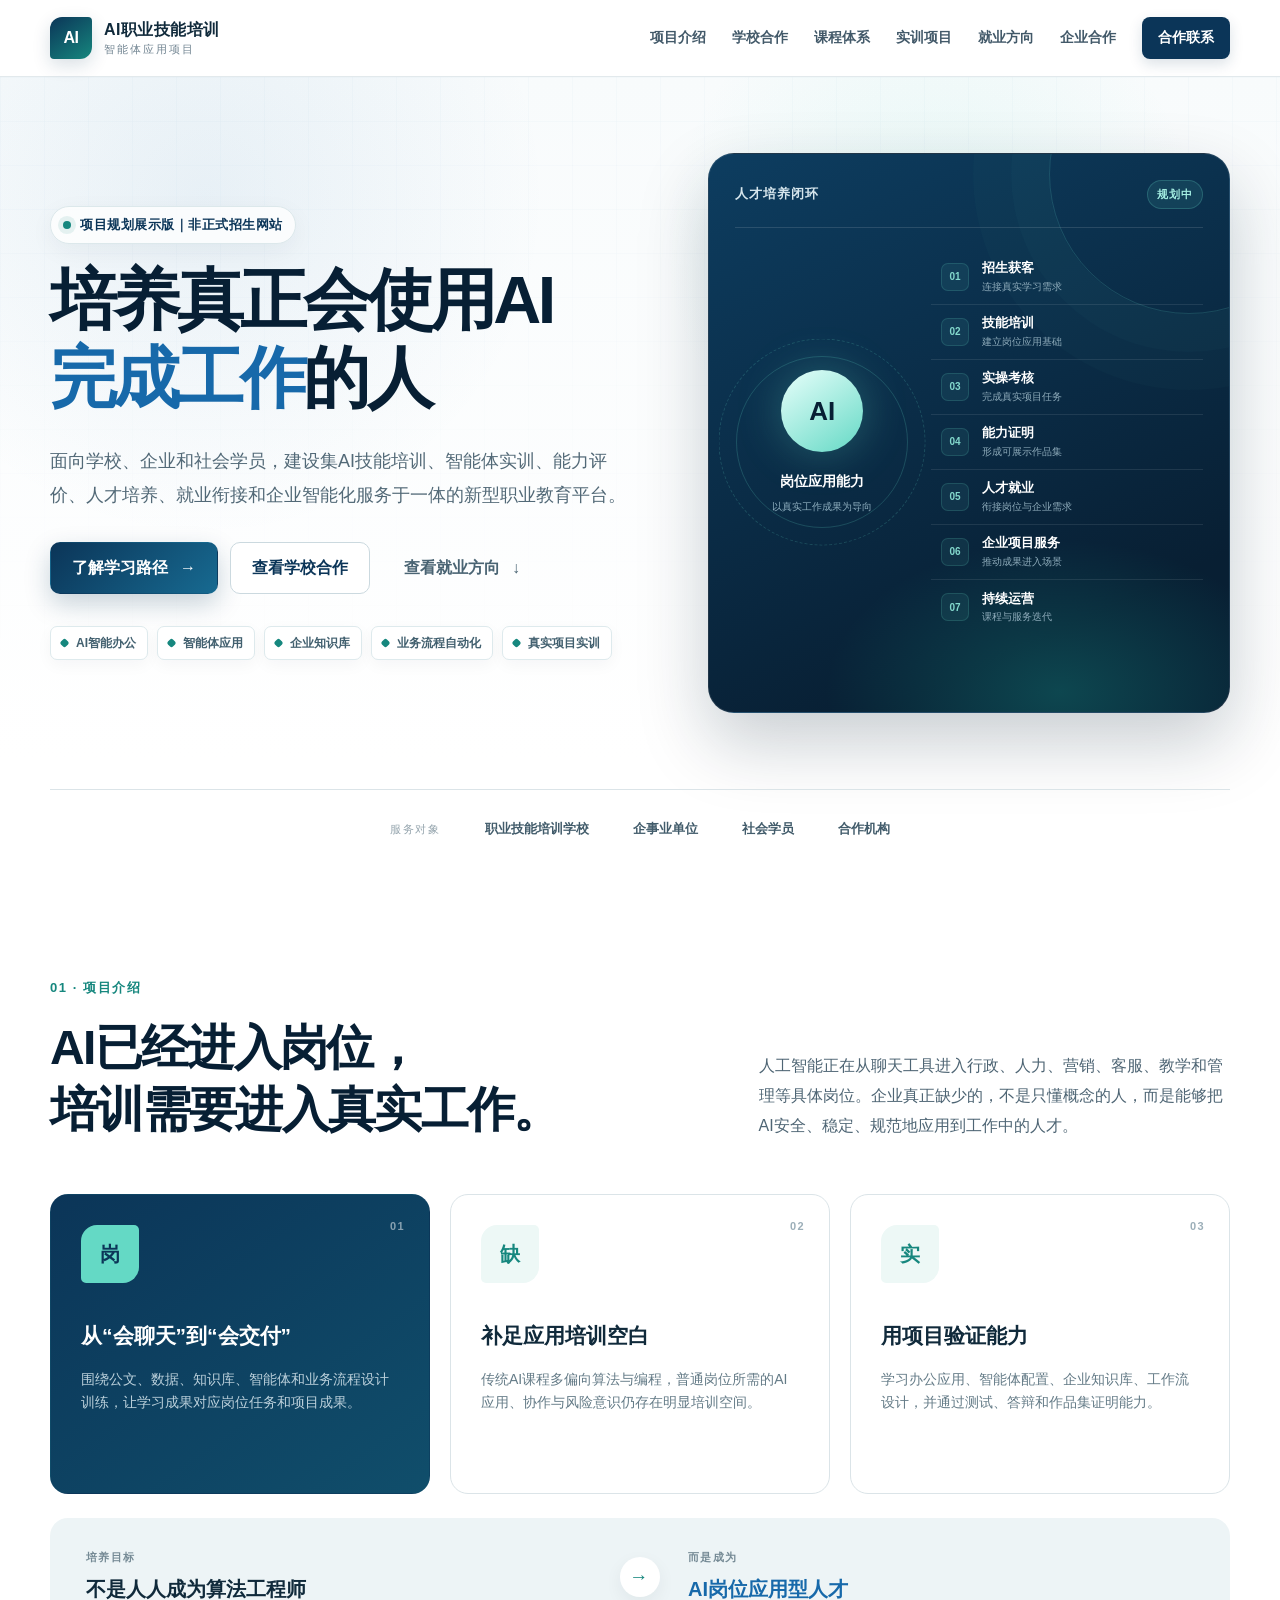
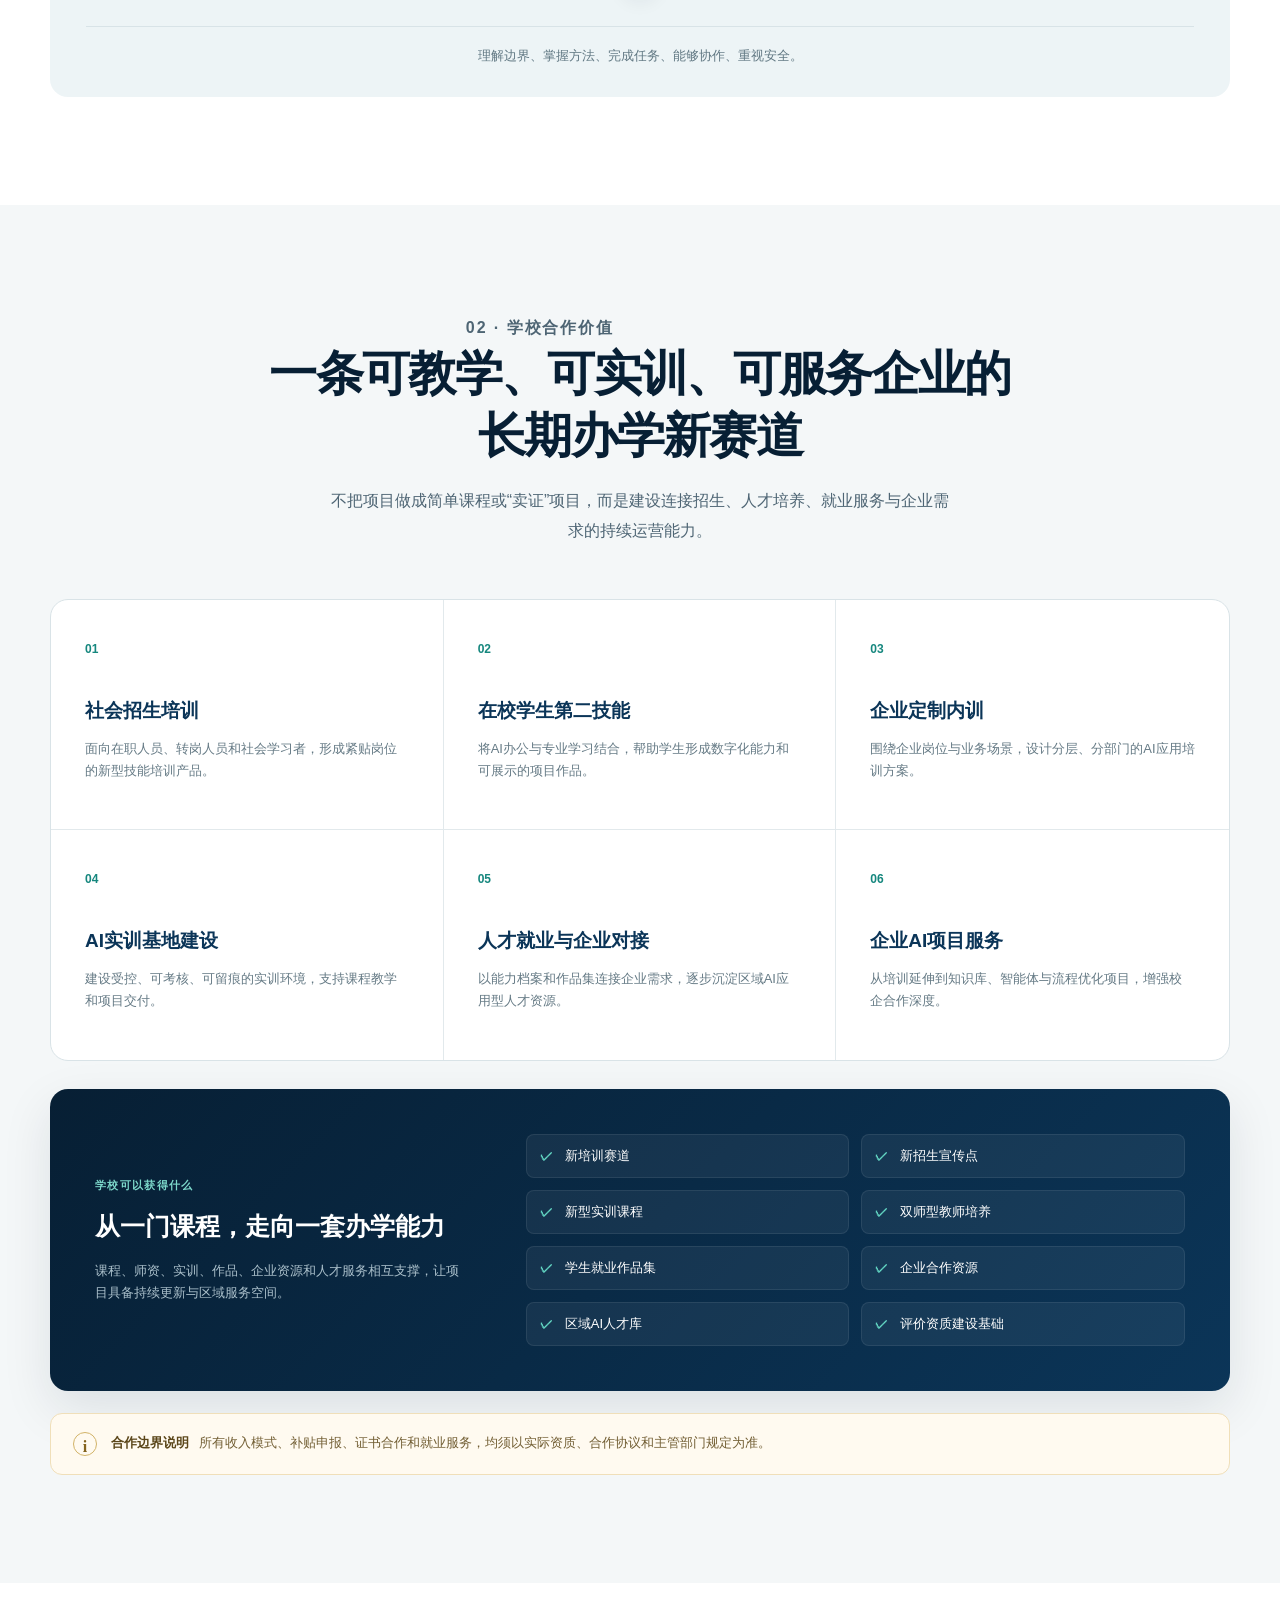
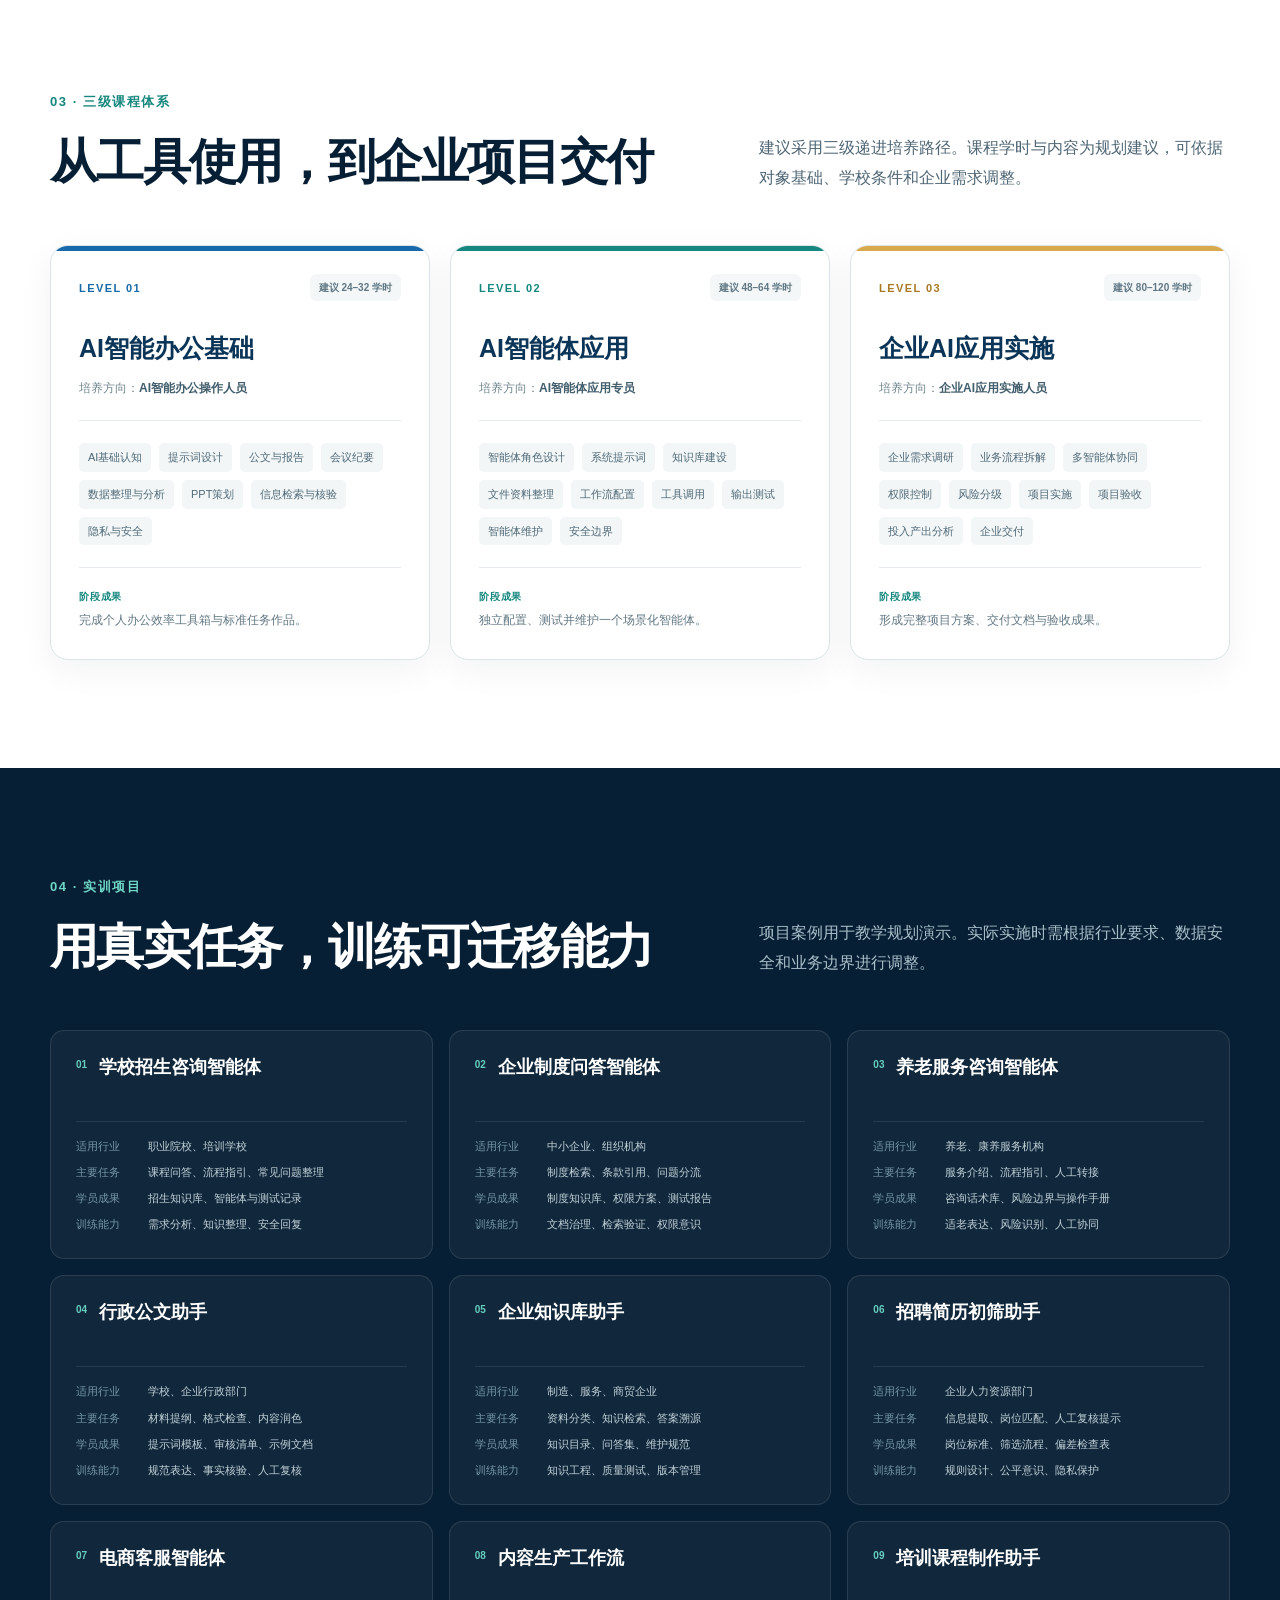
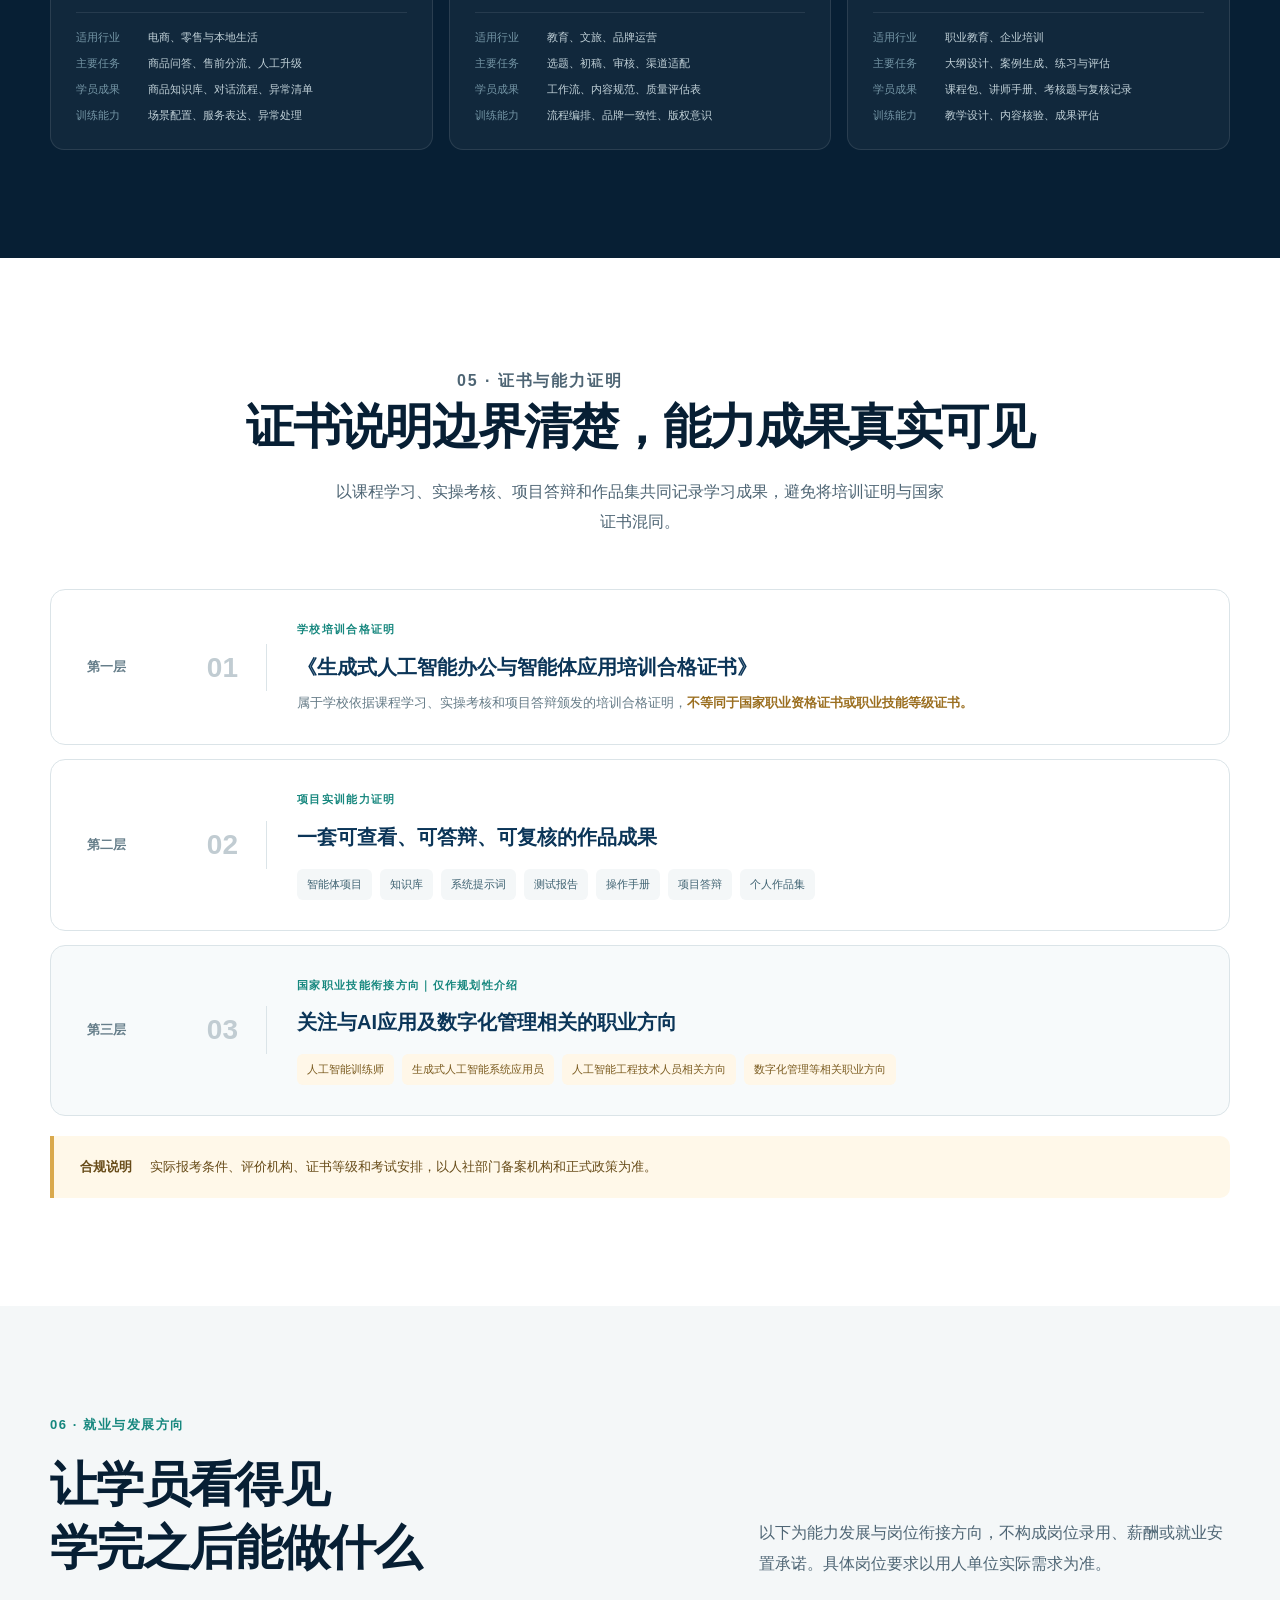
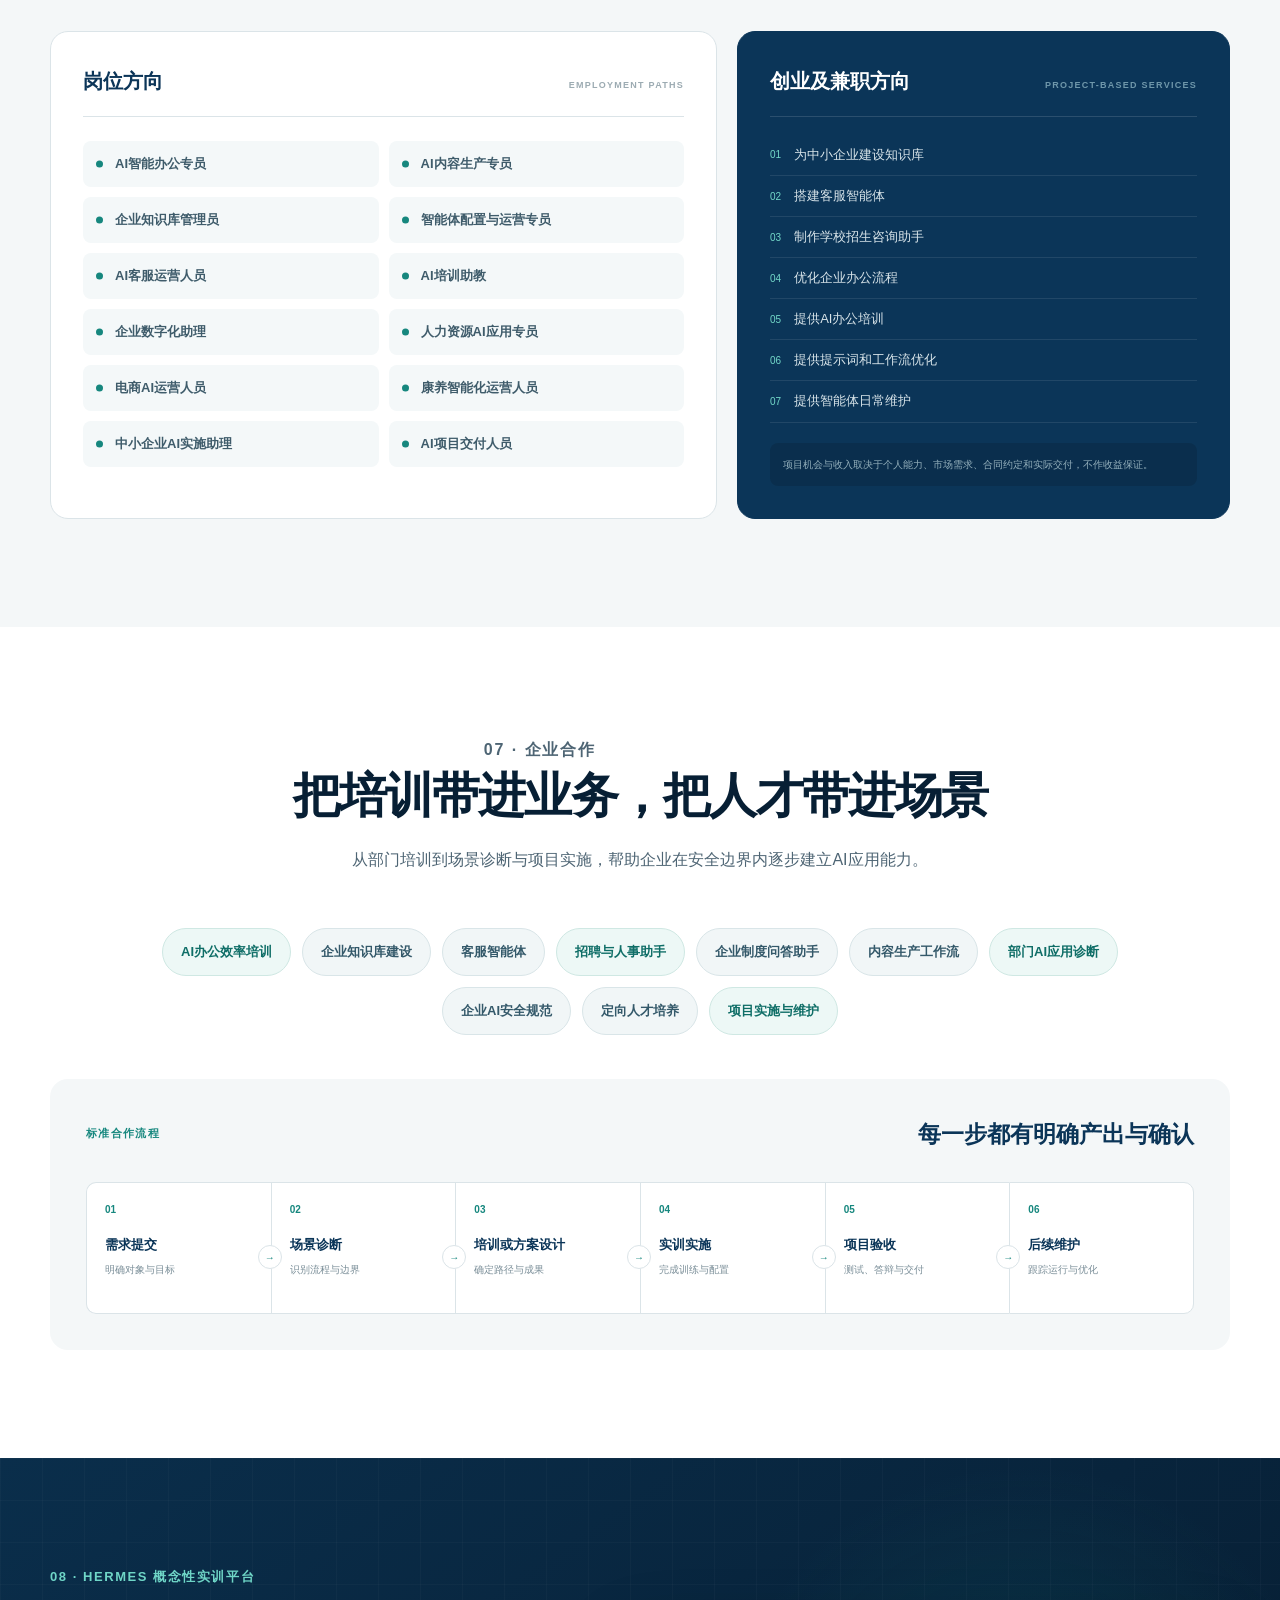
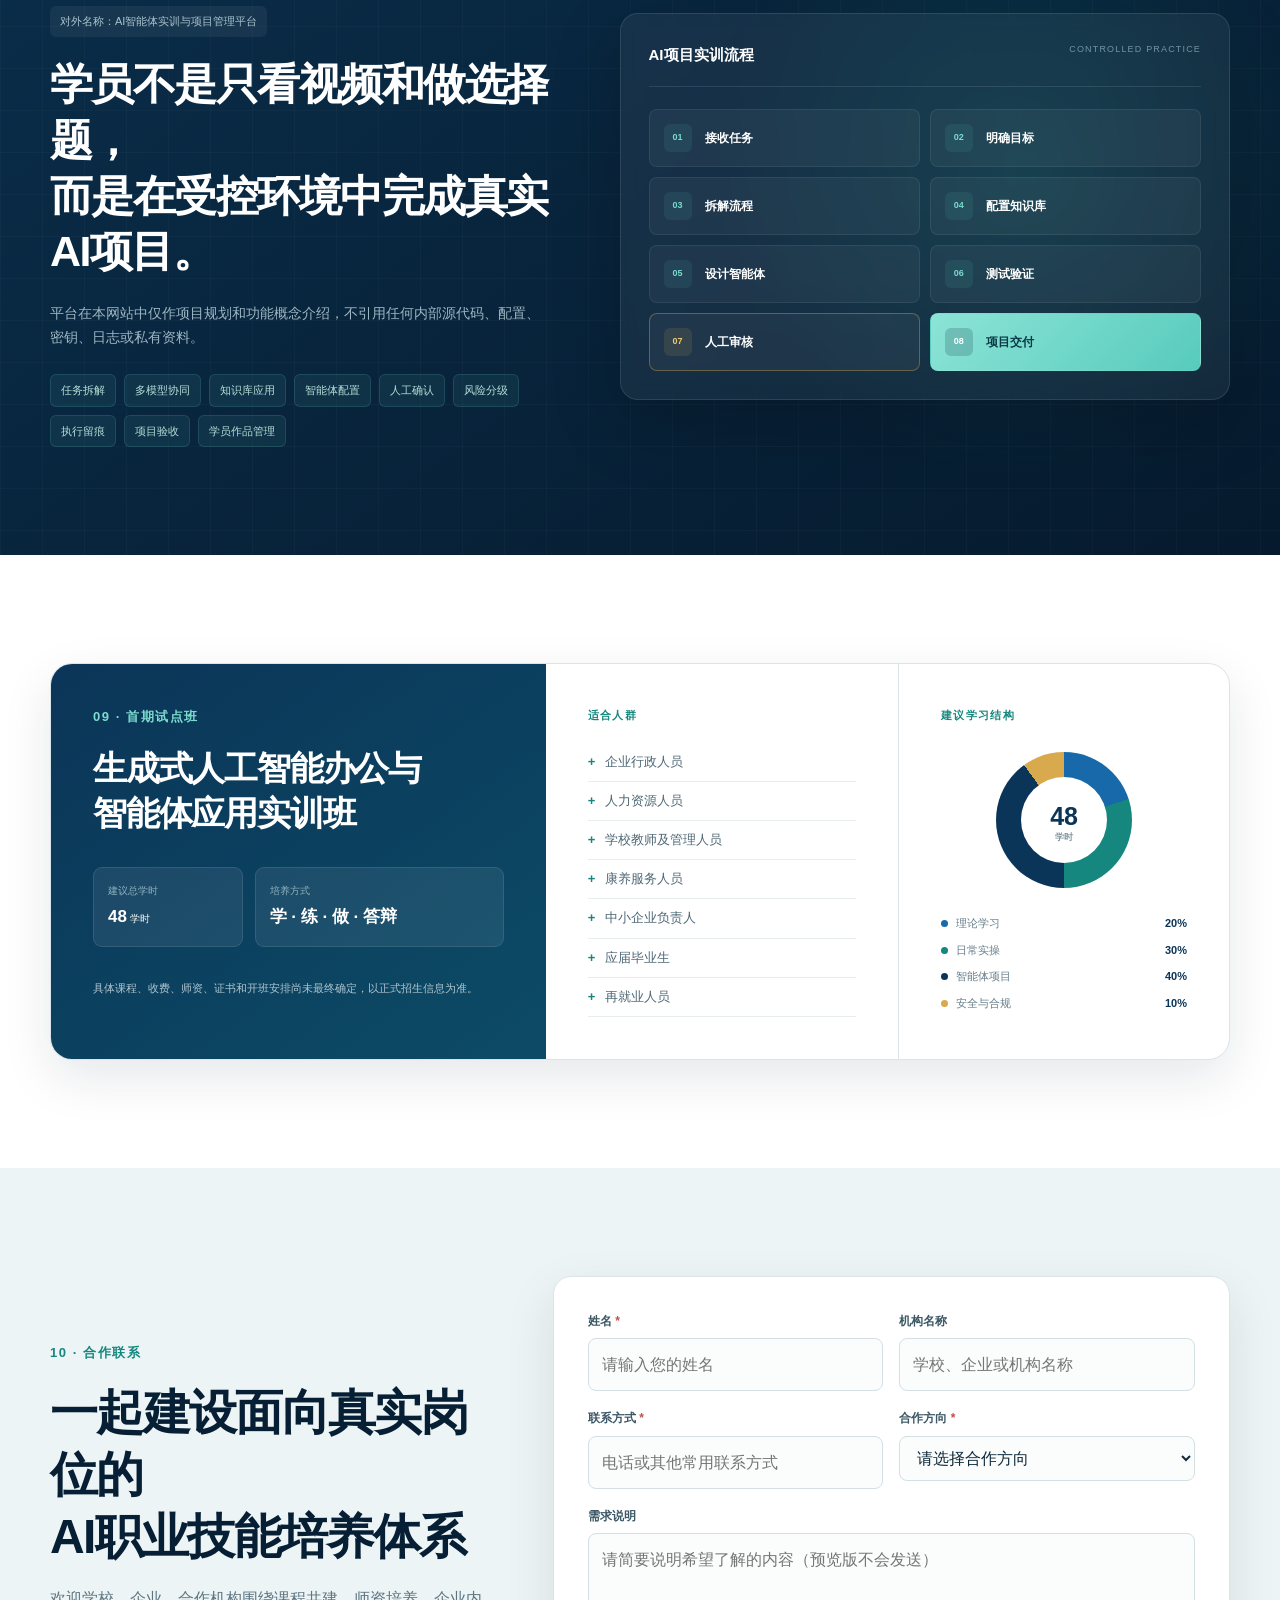
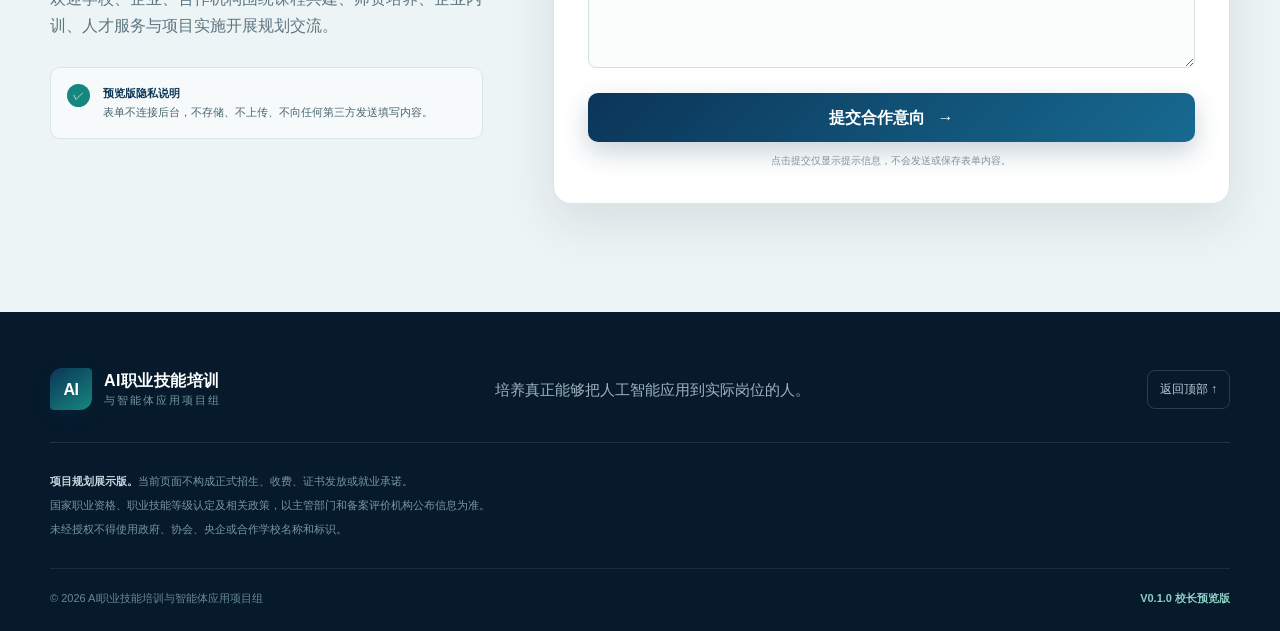
==== index.html @ 2e84b89d "Release V0.1.0 principal preview website" ====
<!doctype html>
<html lang="zh-CN">
<head>
  <meta charset="utf-8">
  <meta name="viewport" content="width=device-width, initial-scale=1">
  <meta name="description" content="AI职业技能培训与智能体应用项目规划展示：面向学校、学员与企业，介绍AI技能培训、智能体实训、人才培养、就业衔接和企业服务。">
  <meta name="theme-color" content="#0b3558">
  <title>AI职业技能培训与智能体应用项目｜校长预览版</title>
  <link rel="stylesheet" href="styles.css">
  <script src="script.js" defer></script>
</head>
<body>
  <a class="skip-link" href="#main">跳到主要内容</a>

  <header class="site-header" id="top">
    <div class="container header-inner">
      <a class="brand" href="#top" aria-label="返回首页顶部">
        <span class="brand-mark" aria-hidden="true">AI</span>
        <span class="brand-copy">
          <strong>AI职业技能培训</strong>
          <small>智能体应用项目</small>
        </span>
      </a>
      <button class="menu-toggle" type="button" aria-expanded="false" aria-controls="primary-nav">
        <span class="sr-only">打开导航菜单</span>
        <span aria-hidden="true"></span><span aria-hidden="true"></span><span aria-hidden="true"></span>
      </button>
      <nav class="primary-nav" id="primary-nav" aria-label="主要导航">
        <a href="#overview">项目介绍</a>
        <a href="#school">学校合作</a>
        <a href="#courses">课程体系</a>
        <a href="#practice">实训项目</a>
        <a href="#employment">就业方向</a>
        <a href="#enterprise">企业合作</a>
        <a class="nav-contact" href="#contact">合作联系</a>
      </nav>
    </div>
  </header>

  <main id="main">
    <section class="hero" aria-labelledby="hero-title">
      <div class="hero-grid container">
        <div class="hero-copy">
          <p class="eyebrow"><span class="pulse-dot" aria-hidden="true"></span>项目规划展示版｜非正式招生网站</p>
          <h1 id="hero-title">培养真正会使用AI<br><em>完成工作</em>的人</h1>
          <p class="hero-lead">面向学校、企业和社会学员，建设集AI技能培训、智能体实训、能力评价、人才培养、就业衔接和企业智能化服务于一体的新型职业教育平台。</p>
          <div class="hero-actions" aria-label="首页快捷入口">
            <a class="button button-primary" href="#courses">了解学习路径 <span aria-hidden="true">→</span></a>
            <a class="button button-secondary" href="#school">查看学校合作</a>
            <a class="button button-text" href="#employment">查看就业方向 <span aria-hidden="true">↓</span></a>
          </div>
          <ul class="capability-list" aria-label="五项核心能力">
            <li>AI智能办公</li>
            <li>智能体应用</li>
            <li>企业知识库</li>
            <li>业务流程自动化</li>
            <li>真实项目实训</li>
          </ul>
        </div>

        <div class="hero-panel" aria-label="人才培养与企业服务闭环示意">
          <div class="panel-glow" aria-hidden="true"></div>
          <div class="hero-panel-head">
            <span>人才培养闭环</span>
            <span class="status-pill">规划中</span>
          </div>
          <div class="loop-visual">
            <div class="loop-core">
              <span class="loop-core-icon" aria-hidden="true">AI</span>
              <strong>岗位应用能力</strong>
              <small>以真实工作成果为导向</small>
            </div>
            <ol class="loop-steps">
              <li><span>01</span><div><strong>招生获客</strong><small>连接真实学习需求</small></div></li>
              <li><span>02</span><div><strong>技能培训</strong><small>建立岗位应用基础</small></div></li>
              <li><span>03</span><div><strong>实操考核</strong><small>完成真实项目任务</small></div></li>
              <li><span>04</span><div><strong>能力证明</strong><small>形成可展示作品集</small></div></li>
              <li><span>05</span><div><strong>人才就业</strong><small>衔接岗位与企业需求</small></div></li>
              <li><span>06</span><div><strong>企业项目服务</strong><small>推动成果进入场景</small></div></li>
              <li><span>07</span><div><strong>持续运营</strong><small>课程与服务迭代</small></div></li>
            </ol>
          </div>
        </div>
      </div>
      <div class="hero-foot container" aria-label="服务对象">
        <span>服务对象</span>
        <strong>职业技能培训学校</strong>
        <strong>企事业单位</strong>
        <strong>社会学员</strong>
        <strong>合作机构</strong>
      </div>
    </section>

    <section class="section overview" id="overview" aria-labelledby="overview-title">
      <div class="container">
        <div class="section-heading heading-split">
          <div>
            <p class="section-kicker">01 · 项目介绍</p>
            <h2 id="overview-title">AI已经进入岗位，<br>培训需要进入真实工作。</h2>
          </div>
          <p>人工智能正在从聊天工具进入行政、人力、营销、客服、教学和管理等具体岗位。企业真正缺少的，不是只懂概念的人，而是能够把AI安全、稳定、规范地应用到工作中的人才。</p>
        </div>

        <div class="insight-grid">
          <article class="insight-card insight-featured">
            <span class="card-index">01</span>
            <div class="insight-icon" aria-hidden="true">岗</div>
            <h3>从“会聊天”到“会交付”</h3>
            <p>围绕公文、数据、知识库、智能体和业务流程设计训练，让学习成果对应岗位任务和项目成果。</p>
          </article>
          <article class="insight-card">
            <span class="card-index">02</span>
            <div class="insight-icon" aria-hidden="true">缺</div>
            <h3>补足应用培训空白</h3>
            <p>传统AI课程多偏向算法与编程，普通岗位所需的AI应用、协作与风险意识仍存在明显培训空间。</p>
          </article>
          <article class="insight-card">
            <span class="card-index">03</span>
            <div class="insight-icon" aria-hidden="true">实</div>
            <h3>用项目验证能力</h3>
            <p>学习办公应用、智能体配置、企业知识库、工作流设计，并通过测试、答辩和作品集证明能力。</p>
          </article>
        </div>

        <div class="mission-banner">
          <div><span>培养目标</span><strong>不是人人成为算法工程师</strong></div>
          <span class="mission-arrow" aria-hidden="true">→</span>
          <div><span>而是成为</span><strong>AI岗位应用型人才</strong></div>
          <p>理解边界、掌握方法、完成任务、能够协作、重视安全。</p>
        </div>
      </div>
    </section>

    <section class="section section-tint" id="school" aria-labelledby="school-title">
      <div class="container">
        <div class="section-heading heading-center">
          <p class="section-kicker">02 · 学校合作价值</p>
          <h2 id="school-title">一条可教学、可实训、可服务企业的<br>长期办学新赛道</h2>
          <p>不把项目做成简单课程或“卖证”项目，而是建设连接招生、人才培养、就业服务与企业需求的持续运营能力。</p>
        </div>

        <div class="value-grid">
          <article class="value-card"><span>01</span><h3>社会招生培训</h3><p>面向在职人员、转岗人员和社会学习者，形成紧贴岗位的新型技能培训产品。</p></article>
          <article class="value-card"><span>02</span><h3>在校学生第二技能</h3><p>将AI办公与专业学习结合，帮助学生形成数字化能力和可展示的项目作品。</p></article>
          <article class="value-card"><span>03</span><h3>企业定制内训</h3><p>围绕企业岗位与业务场景，设计分层、分部门的AI应用培训方案。</p></article>
          <article class="value-card"><span>04</span><h3>AI实训基地建设</h3><p>建设受控、可考核、可留痕的实训环境，支持课程教学和项目交付。</p></article>
          <article class="value-card"><span>05</span><h3>人才就业与企业对接</h3><p>以能力档案和作品集连接企业需求，逐步沉淀区域AI应用型人才资源。</p></article>
          <article class="value-card"><span>06</span><h3>企业AI项目服务</h3><p>从培训延伸到知识库、智能体与流程优化项目，增强校企合作深度。</p></article>
        </div>

        <div class="school-gains">
          <div class="school-gains-copy">
            <p class="mini-label">学校可以获得什么</p>
            <h3>从一门课程，走向一套办学能力</h3>
            <p>课程、师资、实训、作品、企业资源和人才服务相互支撑，让项目具备持续更新与区域服务空间。</p>
          </div>
          <ul class="check-grid">
            <li>新培训赛道</li><li>新招生宣传点</li><li>新型实训课程</li><li>双师型教师培养</li>
            <li>学生就业作品集</li><li>企业合作资源</li><li>区域AI人才库</li><li>评价资质建设基础</li>
          </ul>
        </div>

        <div class="compliance-note" role="note">
          <span aria-hidden="true">i</span>
          <p><strong>合作边界说明</strong>所有收入模式、补贴申报、证书合作和就业服务，均须以实际资质、合作协议和主管部门规定为准。</p>
        </div>
      </div>
    </section>

    <section class="section" id="courses" aria-labelledby="courses-title">
      <div class="container">
        <div class="section-heading heading-split">
          <div>
            <p class="section-kicker">03 · 三级课程体系</p>
            <h2 id="courses-title">从工具使用，到企业项目交付</h2>
          </div>
          <p>建议采用三级递进培养路径。课程学时与内容为规划建议，可依据对象基础、学校条件和企业需求调整。</p>
        </div>

        <div class="course-path" aria-label="课程递进路径">
          <article class="course-card course-level-1">
            <div class="course-top"><span class="level-tag">LEVEL 01</span><span class="hours">建议 24–32 学时</span></div>
            <h3>AI智能办公基础</h3>
            <p class="course-role">培养方向：<strong>AI智能办公操作人员</strong></p>
            <ul><li>AI基础认知</li><li>提示词设计</li><li>公文与报告</li><li>会议纪要</li><li>数据整理与分析</li><li>PPT策划</li><li>信息检索与核验</li><li>隐私与安全</li></ul>
            <p class="course-outcome"><span>阶段成果</span>完成个人办公效率工具箱与标准任务作品。</p>
          </article>
          <article class="course-card course-level-2">
            <div class="course-top"><span class="level-tag">LEVEL 02</span><span class="hours">建议 48–64 学时</span></div>
            <h3>AI智能体应用</h3>
            <p class="course-role">培养方向：<strong>AI智能体应用专员</strong></p>
            <ul><li>智能体角色设计</li><li>系统提示词</li><li>知识库建设</li><li>文件资料整理</li><li>工作流配置</li><li>工具调用</li><li>输出测试</li><li>智能体维护</li><li>安全边界</li></ul>
            <p class="course-outcome"><span>阶段成果</span>独立配置、测试并维护一个场景化智能体。</p>
          </article>
          <article class="course-card course-level-3">
            <div class="course-top"><span class="level-tag">LEVEL 03</span><span class="hours">建议 80–120 学时</span></div>
            <h3>企业AI应用实施</h3>
            <p class="course-role">培养方向：<strong>企业AI应用实施人员</strong></p>
            <ul><li>企业需求调研</li><li>业务流程拆解</li><li>多智能体协同</li><li>权限控制</li><li>风险分级</li><li>项目实施</li><li>项目验收</li><li>投入产出分析</li><li>企业交付</li></ul>
            <p class="course-outcome"><span>阶段成果</span>形成完整项目方案、交付文档与验收成果。</p>
          </article>
        </div>
      </div>
    </section>

    <section class="section section-dark" id="practice" aria-labelledby="practice-title">
      <div class="container">
        <div class="section-heading heading-split heading-light">
          <div>
            <p class="section-kicker">04 · 实训项目</p>
            <h2 id="practice-title">用真实任务，训练可迁移能力</h2>
          </div>
          <p>项目案例用于教学规划演示。实际实施时需根据行业要求、数据安全和业务边界进行调整。</p>
        </div>

        <div class="project-grid">
          <article class="project-card"><div class="project-title"><span>01</span><h3>学校招生咨询智能体</h3></div><dl><div><dt>适用行业</dt><dd>职业院校、培训学校</dd></div><div><dt>主要任务</dt><dd>课程问答、流程指引、常见问题整理</dd></div><div><dt>学员成果</dt><dd>招生知识库、智能体与测试记录</dd></div><div><dt>训练能力</dt><dd>需求分析、知识整理、安全回复</dd></div></dl></article>
          <article class="project-card"><div class="project-title"><span>02</span><h3>企业制度问答智能体</h3></div><dl><div><dt>适用行业</dt><dd>中小企业、组织机构</dd></div><div><dt>主要任务</dt><dd>制度检索、条款引用、问题分流</dd></div><div><dt>学员成果</dt><dd>制度知识库、权限方案、测试报告</dd></div><div><dt>训练能力</dt><dd>文档治理、检索验证、权限意识</dd></div></dl></article>
          <article class="project-card"><div class="project-title"><span>03</span><h3>养老服务咨询智能体</h3></div><dl><div><dt>适用行业</dt><dd>养老、康养服务机构</dd></div><div><dt>主要任务</dt><dd>服务介绍、流程指引、人工转接</dd></div><div><dt>学员成果</dt><dd>咨询话术库、风险边界与操作手册</dd></div><div><dt>训练能力</dt><dd>适老表达、风险识别、人工协同</dd></div></dl></article>
          <article class="project-card"><div class="project-title"><span>04</span><h3>行政公文助手</h3></div><dl><div><dt>适用行业</dt><dd>学校、企业行政部门</dd></div><div><dt>主要任务</dt><dd>材料提纲、格式检查、内容润色</dd></div><div><dt>学员成果</dt><dd>提示词模板、审核清单、示例文档</dd></div><div><dt>训练能力</dt><dd>规范表达、事实核验、人工复核</dd></div></dl></article>
          <article class="project-card"><div class="project-title"><span>05</span><h3>企业知识库助手</h3></div><dl><div><dt>适用行业</dt><dd>制造、服务、商贸企业</dd></div><div><dt>主要任务</dt><dd>资料分类、知识检索、答案溯源</dd></div><div><dt>学员成果</dt><dd>知识目录、问答集、维护规范</dd></div><div><dt>训练能力</dt><dd>知识工程、质量测试、版本管理</dd></div></dl></article>
          <article class="project-card"><div class="project-title"><span>06</span><h3>招聘简历初筛助手</h3></div><dl><div><dt>适用行业</dt><dd>企业人力资源部门</dd></div><div><dt>主要任务</dt><dd>信息提取、岗位匹配、人工复核提示</dd></div><div><dt>学员成果</dt><dd>岗位标准、筛选流程、偏差检查表</dd></div><div><dt>训练能力</dt><dd>规则设计、公平意识、隐私保护</dd></div></dl></article>
          <article class="project-card"><div class="project-title"><span>07</span><h3>电商客服智能体</h3></div><dl><div><dt>适用行业</dt><dd>电商、零售与本地生活</dd></div><div><dt>主要任务</dt><dd>商品问答、售前分流、人工升级</dd></div><div><dt>学员成果</dt><dd>商品知识库、对话流程、异常清单</dd></div><div><dt>训练能力</dt><dd>场景配置、服务表达、异常处理</dd></div></dl></article>
          <article class="project-card"><div class="project-title"><span>08</span><h3>内容生产工作流</h3></div><dl><div><dt>适用行业</dt><dd>教育、文旅、品牌运营</dd></div><div><dt>主要任务</dt><dd>选题、初稿、审核、渠道适配</dd></div><div><dt>学员成果</dt><dd>工作流、内容规范、质量评估表</dd></div><div><dt>训练能力</dt><dd>流程编排、品牌一致性、版权意识</dd></div></dl></article>
          <article class="project-card"><div class="project-title"><span>09</span><h3>培训课程制作助手</h3></div><dl><div><dt>适用行业</dt><dd>职业教育、企业培训</dd></div><div><dt>主要任务</dt><dd>大纲设计、案例生成、练习与评估</dd></div><div><dt>学员成果</dt><dd>课程包、讲师手册、考核题与复核记录</dd></div><div><dt>训练能力</dt><dd>教学设计、内容核验、成果评估</dd></div></dl></article>
        </div>
      </div>
    </section>

    <section class="section" id="certificates" aria-labelledby="certificates-title">
      <div class="container">
        <div class="section-heading heading-center">
          <p class="section-kicker">05 · 证书与能力证明</p>
          <h2 id="certificates-title">证书说明边界清楚，能力成果真实可见</h2>
          <p>以课程学习、实操考核、项目答辩和作品集共同记录学习成果，避免将培训证明与国家证书混同。</p>
        </div>

        <div class="evidence-stack">
          <article class="evidence-card">
            <div class="evidence-number">第一层 <span>01</span></div>
            <div><p class="mini-label">学校培训合格证明</p><h3>《生成式人工智能办公与智能体应用培训合格证书》</h3><p>属于学校依据课程学习、实操考核和项目答辩颁发的培训合格证明，<strong>不等同于国家职业资格证书或职业技能等级证书。</strong></p></div>
          </article>
          <article class="evidence-card">
            <div class="evidence-number">第二层 <span>02</span></div>
            <div><p class="mini-label">项目实训能力证明</p><h3>一套可查看、可答辩、可复核的作品成果</h3><ul class="evidence-tags"><li>智能体项目</li><li>知识库</li><li>系统提示词</li><li>测试报告</li><li>操作手册</li><li>项目答辩</li><li>个人作品集</li></ul></div>
          </article>
          <article class="evidence-card evidence-planning">
            <div class="evidence-number">第三层 <span>03</span></div>
            <div><p class="mini-label">国家职业技能衔接方向｜仅作规划性介绍</p><h3>关注与AI应用及数字化管理相关的职业方向</h3><ul class="direction-list"><li>人工智能训练师</li><li>生成式人工智能系统应用员</li><li>人工智能工程技术人员相关方向</li><li>数字化管理等相关职业方向</li></ul></div>
          </article>
        </div>
        <div class="alert-note" role="note"><strong>合规说明</strong><p>实际报考条件、评价机构、证书等级和考试安排，以人社部门备案机构和正式政策为准。</p></div>
      </div>
    </section>

    <section class="section section-tint" id="employment" aria-labelledby="employment-title">
      <div class="container">
        <div class="section-heading heading-split">
          <div><p class="section-kicker">06 · 就业与发展方向</p><h2 id="employment-title">让学员看得见<br>学完之后能做什么</h2></div>
          <p>以下为能力发展与岗位衔接方向，不构成岗位录用、薪酬或就业安置承诺。具体岗位要求以用人单位实际需求为准。</p>
        </div>

        <div class="employment-layout">
          <div class="job-panel">
            <div class="panel-title"><span>岗位方向</span><small>EMPLOYMENT PATHS</small></div>
            <ul class="job-list"><li>AI智能办公专员</li><li>AI内容生产专员</li><li>企业知识库管理员</li><li>智能体配置与运营专员</li><li>AI客服运营人员</li><li>AI培训助教</li><li>企业数字化助理</li><li>人力资源AI应用专员</li><li>电商AI运营人员</li><li>康养智能化运营人员</li><li>中小企业AI实施助理</li><li>AI项目交付人员</li></ul>
          </div>
          <div class="venture-panel">
            <div class="panel-title"><span>创业及兼职方向</span><small>PROJECT-BASED SERVICES</small></div>
            <ul class="venture-list"><li><span>01</span>为中小企业建设知识库</li><li><span>02</span>搭建客服智能体</li><li><span>03</span>制作学校招生咨询助手</li><li><span>04</span>优化企业办公流程</li><li><span>05</span>提供AI办公培训</li><li><span>06</span>提供提示词和工作流优化</li><li><span>07</span>提供智能体日常维护</li></ul>
            <p class="small-note">项目机会与收入取决于个人能力、市场需求、合同约定和实际交付，不作收益保证。</p>
          </div>
        </div>
      </div>
    </section>

    <section class="section" id="enterprise" aria-labelledby="enterprise-title">
      <div class="container">
        <div class="section-heading heading-center">
          <p class="section-kicker">07 · 企业合作</p>
          <h2 id="enterprise-title">把培训带进业务，把人才带进场景</h2>
          <p>从部门培训到场景诊断与项目实施，帮助企业在安全边界内逐步建立AI应用能力。</p>
        </div>
        <div class="service-cloud" aria-label="企业服务内容">
          <span>AI办公效率培训</span><span>企业知识库建设</span><span>客服智能体</span><span>招聘与人事助手</span><span>企业制度问答助手</span><span>内容生产工作流</span><span>部门AI应用诊断</span><span>企业AI安全规范</span><span>定向人才培养</span><span>项目实施与维护</span>
        </div>
        <div class="process-block">
          <div class="process-heading"><p class="mini-label">标准合作流程</p><h3>每一步都有明确产出与确认</h3></div>
          <ol class="process-flow">
            <li><span>01</span><strong>需求提交</strong><small>明确对象与目标</small></li>
            <li><span>02</span><strong>场景诊断</strong><small>识别流程与边界</small></li>
            <li><span>03</span><strong>培训或方案设计</strong><small>确定路径与成果</small></li>
            <li><span>04</span><strong>实训实施</strong><small>完成训练与配置</small></li>
            <li><span>05</span><strong>项目验收</strong><small>测试、答辩与交付</small></li>
            <li><span>06</span><strong>后续维护</strong><small>跟踪运行与优化</small></li>
          </ol>
        </div>
      </div>
    </section>

    <section class="section platform-section" id="platform" aria-labelledby="platform-title">
      <div class="container platform-grid">
        <div class="platform-copy">
          <p class="section-kicker">08 · Hermes 概念性实训平台</p>
          <p class="platform-name">对外名称：AI智能体实训与项目管理平台</p>
          <h2 id="platform-title">学员不是只看视频和做选择题，<br>而是在受控环境中完成真实AI项目。</h2>
          <p>平台在本网站中仅作项目规划和功能概念介绍，不引用任何内部源代码、配置、密钥、日志或私有资料。</p>
          <ul class="platform-capabilities"><li>任务拆解</li><li>多模型协同</li><li>知识库应用</li><li>智能体配置</li><li>人工确认</li><li>风险分级</li><li>执行留痕</li><li>项目验收</li><li>学员作品管理</li></ul>
        </div>
        <div class="platform-flow" aria-label="AI项目实训流程图">
          <div class="flow-header"><span>AI项目实训流程</span><small>CONTROLLED PRACTICE</small></div>
          <ol>
            <li><span>01</span><strong>接收任务</strong></li><li><span>02</span><strong>明确目标</strong></li><li><span>03</span><strong>拆解流程</strong></li><li><span>04</span><strong>配置知识库</strong></li><li><span>05</span><strong>设计智能体</strong></li><li><span>06</span><strong>测试验证</strong></li><li class="human-step"><span>07</span><strong>人工审核</strong></li><li class="delivery-step"><span>08</span><strong>项目交付</strong></li>
          </ol>
        </div>
      </div>
    </section>

    <section class="section" id="pilot" aria-labelledby="pilot-title">
      <div class="container">
        <div class="pilot-card">
          <div class="pilot-main">
            <p class="section-kicker">09 · 首期试点班</p>
            <h2 id="pilot-title">生成式人工智能办公与<br>智能体应用实训班</h2>
            <div class="pilot-meta"><div><small>建议总学时</small><strong>48<em>学时</em></strong></div><div><small>培养方式</small><strong>学 · 练 · 做 · 答辩</strong></div></div>
            <p class="pilot-disclaimer">具体课程、收费、师资、证书和开班安排尚未最终确定，以正式招生信息为准。</p>
          </div>
          <div class="pilot-audience"><p class="mini-label">适合人群</p><ul><li>企业行政人员</li><li>人力资源人员</li><li>学校教师及管理人员</li><li>康养服务人员</li><li>中小企业负责人</li><li>应届毕业生</li><li>再就业人员</li></ul></div>
          <div class="study-mix"><p class="mini-label">建议学习结构</p><div class="mix-chart" role="img" aria-label="理论学习20%，日常实操30%，智能体项目40%，安全与合规10%"><span>48<small>学时</small></span></div><ul><li><span class="mix-dot dot-1"></span>理论学习 <strong>20%</strong></li><li><span class="mix-dot dot-2"></span>日常实操 <strong>30%</strong></li><li><span class="mix-dot dot-3"></span>智能体项目 <strong>40%</strong></li><li><span class="mix-dot dot-4"></span>安全与合规 <strong>10%</strong></li></ul></div>
        </div>
      </div>
    </section>

    <section class="section contact-section" id="contact" aria-labelledby="contact-title">
      <div class="container contact-grid">
        <div class="contact-copy">
          <p class="section-kicker">10 · 合作联系</p>
          <h2 id="contact-title">一起建设面向真实岗位的<br>AI职业技能培养体系</h2>
          <p>欢迎学校、企业、合作机构围绕课程共建、师资培养、企业内训、人才服务与项目实施开展规划交流。</p>
          <div class="privacy-promise"><span aria-hidden="true">✓</span><p><strong>预览版隐私说明</strong>表单不连接后台，不存储、不上传、不向任何第三方发送填写内容。</p></div>
        </div>
        <form class="contact-form" id="interest-form" novalidate>
          <div class="form-row"><div class="field"><label for="name">姓名 <span>*</span></label><input id="name" name="name" type="text" autocomplete="name" required placeholder="请输入您的姓名"></div><div class="field"><label for="organization">机构名称</label><input id="organization" name="organization" type="text" autocomplete="organization" placeholder="学校、企业或机构名称"></div></div>
          <div class="form-row"><div class="field"><label for="contact-way">联系方式 <span>*</span></label><input id="contact-way" name="contact" type="text" autocomplete="tel" required placeholder="电话或其他常用联系方式"></div><div class="field"><label for="direction">合作方向 <span>*</span></label><select id="direction" name="direction" required><option value="">请选择合作方向</option><option>学校合作</option><option>企业培训</option><option>学员咨询</option><option>师资合作</option><option>就业合作</option><option>项目实施</option></select></div></div>
          <div class="field"><label for="needs">需求说明</label><textarea id="needs" name="needs" rows="4" placeholder="请简要说明希望了解的内容（预览版不会发送）"></textarea></div>
          <button class="button button-primary submit-button" type="submit">提交合作意向 <span aria-hidden="true">→</span></button>
          <p class="form-hint">点击提交仅显示提示信息，不会发送或保存表单内容。</p>
          <div class="form-status" id="form-status" role="status" aria-live="polite" hidden></div>
        </form>
      </div>
    </section>
  </main>

  <footer class="site-footer">
    <div class="container">
      <div class="footer-top">
        <div class="brand footer-brand"><span class="brand-mark" aria-hidden="true">AI</span><span class="brand-copy"><strong>AI职业技能培训</strong><small>与智能体应用项目组</small></span></div>
        <p>培养真正能够把人工智能应用到实际岗位的人。</p>
        <a class="back-top" href="#top">返回顶部 <span aria-hidden="true">↑</span></a>
      </div>
      <div class="footer-compliance">
        <p><strong>项目规划展示版。</strong>当前页面不构成正式招生、收费、证书发放或就业承诺。</p>
        <p>国家职业资格、职业技能等级认定及相关政策，以主管部门和备案评价机构公布信息为准。</p>
        <p>未经授权不得使用政府、协会、央企或合作学校名称和标识。</p>
      </div>
      <div class="footer-bottom"><span>© 2026 AI职业技能培训与智能体应用项目组</span><strong>V0.1.0 校长预览版</strong></div>
    </div>
  </footer>
</body>
</html>
---- styles.css ----
:root {
  --ink: #102a3b;
  --ink-soft: #4e6574;
  --navy: #0b3558;
  --navy-deep: #071f34;
  --blue: #1769aa;
  --blue-light: #e7f2fa;
  --teal: #16877e;
  --aqua: #64d9c5;
  --gold: #d9a94d;
  --paper: #ffffff;
  --canvas: #f4f7f8;
  --line: #dbe4e8;
  --radius: 18px;
  --shadow: 0 18px 50px rgba(7, 31, 52, .10);
  --container: 1180px;
}

* { box-sizing: border-box; }
html { scroll-behavior: smooth; scroll-padding-top: 88px; }
body { margin: 0; color: var(--ink); background: var(--paper); font-family: "Microsoft YaHei", "PingFang SC", "Noto Sans CJK SC", Arial, sans-serif; line-height: 1.7; -webkit-font-smoothing: antialiased; }
body.menu-open { overflow: hidden; }
a { color: inherit; text-decoration: none; }
button, input, select, textarea { font: inherit; }
button, select { cursor: pointer; }
img { max-width: 100%; }
.container { width: min(calc(100% - 40px), var(--container)); margin-inline: auto; }
.sr-only { position: absolute; width: 1px; height: 1px; padding: 0; margin: -1px; overflow: hidden; clip: rect(0,0,0,0); white-space: nowrap; border: 0; }
.skip-link { position: fixed; z-index: 200; left: 16px; top: -80px; padding: 10px 16px; color: white; background: var(--navy); border-radius: 8px; transition: top .2s; }
.skip-link:focus { top: 12px; }

.site-header { position: sticky; top: 0; z-index: 100; border-bottom: 1px solid rgba(219,228,232,.8); background: rgba(255,255,255,.94); backdrop-filter: blur(16px); }
.header-inner { min-height: 76px; display: flex; align-items: center; justify-content: space-between; gap: 24px; }
.brand { display: inline-flex; align-items: center; gap: 12px; flex: 0 0 auto; }
.brand-mark { width: 42px; height: 42px; display: grid; place-items: center; color: #fff; background: linear-gradient(145deg, var(--navy), var(--teal)); border-radius: 12px 4px 12px 4px; font-size: 16px; font-weight: 800; letter-spacing: -.5px; box-shadow: 0 6px 18px rgba(11,53,88,.16); }
.brand-copy { display: flex; flex-direction: column; line-height: 1.25; }
.brand-copy strong { font-size: 16px; letter-spacing: .03em; }
.brand-copy small { margin-top: 3px; color: #728592; font-size: 11px; letter-spacing: .18em; }
.primary-nav { display: flex; align-items: center; gap: 26px; color: #425969; font-size: 14px; font-weight: 600; }
.primary-nav a { position: relative; padding: 8px 0; transition: color .2s; }
.primary-nav a:not(.nav-contact)::after { content: ""; position: absolute; left: 0; right: 100%; bottom: 2px; height: 2px; background: var(--teal); transition: right .2s; }
.primary-nav a:hover, .primary-nav a:focus-visible, .primary-nav a.active { color: var(--navy); }
.primary-nav a:hover::after, .primary-nav a:focus-visible::after, .primary-nav a.active::after { right: 0; }
.nav-contact { padding: 9px 16px !important; color: white !important; background: var(--navy); border-radius: 8px; box-shadow: 0 5px 14px rgba(11,53,88,.15); }
.nav-contact:hover, .nav-contact:focus-visible { background: #124c78; transform: translateY(-1px); }
.menu-toggle { display: none; width: 44px; height: 44px; border: 0; border-radius: 9px; background: var(--canvas); align-items: center; justify-content: center; flex-direction: column; gap: 5px; }
.menu-toggle span:not(.sr-only) { width: 21px; height: 2px; background: var(--navy); transition: transform .2s, opacity .2s; }

.hero { position: relative; overflow: hidden; padding: 76px 0 0; background: radial-gradient(circle at 73% 21%, rgba(100,217,197,.13), transparent 24%), radial-gradient(circle at 16% 15%, rgba(23,105,170,.08), transparent 27%), linear-gradient(180deg,#f8fbfc 0%,#fff 86%); }
.hero::before { content: ""; position: absolute; inset: 0; pointer-events: none; opacity: .36; background-image: linear-gradient(rgba(23,105,170,.06) 1px,transparent 1px),linear-gradient(90deg,rgba(23,105,170,.06) 1px,transparent 1px); background-size: 44px 44px; mask-image: linear-gradient(to bottom,#000,transparent 85%); }
.hero-grid { position: relative; display: grid; grid-template-columns: 1.06fr .94fr; gap: 70px; align-items: center; }
.eyebrow, .section-kicker { margin: 0 0 18px; color: var(--teal); font-size: 13px; font-weight: 800; letter-spacing: .12em; text-transform: uppercase; }
.eyebrow { display: inline-flex; align-items: center; gap: 9px; padding: 7px 12px; color: var(--navy); background: rgba(255,255,255,.78); border: 1px solid #dce8eb; border-radius: 999px; letter-spacing: .04em; box-shadow: 0 7px 24px rgba(7,31,52,.05); }
.pulse-dot { width: 8px; height: 8px; background: var(--teal); border-radius: 50%; box-shadow: 0 0 0 5px rgba(22,135,126,.1); }
.hero h1 { margin: 0; color: var(--navy-deep); font-size: clamp(42px,5.2vw,68px); line-height: 1.17; letter-spacing: -.055em; }
.hero h1 em { position: relative; color: var(--blue); font-style: normal; }
.hero h1 em::after { content: ""; position: absolute; left: 0; right: 0; bottom: 1px; height: 8px; z-index: -1; background: rgba(100,217,197,.38); border-radius: 99px; transform: rotate(-1deg); }
.hero-lead { max-width: 650px; margin: 26px 0 30px; color: #526977; font-size: 18px; line-height: 1.9; }
.hero-actions { display: flex; flex-wrap: wrap; align-items: center; gap: 12px; }
.button { min-height: 48px; display: inline-flex; align-items: center; justify-content: center; gap: 12px; padding: 11px 21px; border: 1px solid transparent; border-radius: 10px; font-weight: 700; transition: transform .18s, box-shadow .18s, background .18s, border-color .18s; }
.button:hover, .button:focus-visible { transform: translateY(-2px); }
.button:active { transform: translateY(1px) scale(.99); }
.button-primary { color: white; background: linear-gradient(135deg,var(--navy),#176a91); box-shadow: 0 10px 26px rgba(11,53,88,.22); }
.button-primary:hover, .button-primary:focus-visible { box-shadow: 0 14px 32px rgba(11,53,88,.3); }
.button-secondary { color: var(--navy); background: white; border-color: #cbd9df; }
.button-secondary:hover, .button-secondary:focus-visible { border-color: var(--blue); box-shadow: 0 9px 24px rgba(7,31,52,.08); }
.button-text { color: #4a6473; }
.button-text:hover, .button-text:focus-visible { color: var(--blue); background: var(--blue-light); }
.capability-list { display: flex; flex-wrap: wrap; gap: 9px; margin: 32px 0 0; padding: 0; list-style: none; }
.capability-list li { position: relative; padding: 6px 11px 6px 25px; color: #42606f; background: white; border: 1px solid #deeaed; border-radius: 7px; font-size: 12px; font-weight: 700; box-shadow: 0 5px 16px rgba(7,31,52,.04); }
.capability-list li::before { content: ""; position: absolute; left: 10px; top: 50%; width: 7px; height: 7px; background: var(--teal); border-radius: 2px; transform: translateY(-50%) rotate(45deg); }

.hero-panel { position: relative; min-height: 560px; padding: 26px; color: white; background: linear-gradient(155deg,#0d3d60 0%,#081f33 80%); border: 1px solid rgba(255,255,255,.1); border-radius: 26px; box-shadow: 0 30px 70px rgba(7,31,52,.22); overflow: hidden; }
.hero-panel::after { content: ""; position: absolute; inset: auto -15% -25% 20%; height: 320px; background: radial-gradient(ellipse,rgba(22,135,126,.38),transparent 67%); pointer-events: none; }
.panel-glow { position: absolute; top: -120px; right: -100px; width: 280px; height: 280px; border: 1px solid rgba(100,217,197,.18); border-radius: 50%; box-shadow: 0 0 0 38px rgba(100,217,197,.025),0 0 0 76px rgba(100,217,197,.018); }
.hero-panel-head { position: relative; z-index: 1; display: flex; align-items: center; justify-content: space-between; padding-bottom: 18px; border-bottom: 1px solid rgba(255,255,255,.12); color: #d6e6ed; font-size: 13px; font-weight: 700; letter-spacing: .08em; }
.status-pill { padding: 4px 9px; color: #a4eee2; background: rgba(100,217,197,.1); border: 1px solid rgba(100,217,197,.23); border-radius: 99px; font-size: 11px; }
.loop-visual { position: relative; z-index: 1; display: grid; grid-template-columns: .78fr 1.22fr; gap: 22px; align-items: center; padding-top: 22px; }
.loop-core { position: relative; display: flex; flex-direction: column; align-items: center; text-align: center; }
.loop-core::before, .loop-core::after { content: ""; position: absolute; top: 50%; left: 50%; border: 1px solid rgba(100,217,197,.2); border-radius: 50%; transform: translate(-50%,-50%); }
.loop-core::before { width: 170px; height: 170px; }
.loop-core::after { width: 205px; height: 205px; border-style: dashed; }
.loop-core-icon { position: relative; z-index: 1; width: 82px; height: 82px; display: grid; place-items: center; margin-bottom: 18px; color: var(--navy-deep); background: linear-gradient(145deg,#e8fffb,var(--aqua)); border-radius: 50%; font-size: 26px; font-weight: 900; box-shadow: 0 0 45px rgba(100,217,197,.3); }
.loop-core strong { position: relative; z-index: 1; font-size: 14px; }
.loop-core small { position: relative; z-index: 1; margin-top: 4px; color: #8fafbf; font-size: 10px; }
.loop-steps { margin: 0; padding: 0; list-style: none; }
.loop-steps li { position: relative; display: flex; align-items: center; gap: 13px; min-height: 55px; padding: 8px 10px; border-bottom: 1px solid rgba(255,255,255,.09); }
.loop-steps li:last-child { border-bottom: 0; }
.loop-steps li > span { width: 28px; height: 28px; display: grid; place-items: center; flex: 0 0 auto; color: #83d9cd; background: rgba(100,217,197,.08); border: 1px solid rgba(100,217,197,.17); border-radius: 7px; font-size: 10px; font-weight: 800; }
.loop-steps div { display: flex; flex-direction: column; line-height: 1.25; }
.loop-steps strong { font-size: 13px; }
.loop-steps small { margin-top: 4px; color: #8eabba; font-size: 10px; }
.hero-foot { position: relative; margin-top: 76px; min-height: 80px; display: flex; align-items: center; justify-content: center; gap: 44px; border-top: 1px solid var(--line); color: #647985; font-size: 13px; }
.hero-foot span { color: #94a4ad; font-size: 11px; letter-spacing: .14em; }
.hero-foot strong { color: #425c6b; }

.section { padding: 108px 0; }
.section-tint { background: var(--canvas); }
.section-heading { margin-bottom: 52px; }
.heading-split { display: grid; grid-template-columns: 1fr .75fr; gap: 80px; align-items: end; }
.section-heading h2, .platform-copy h2, .contact-copy h2, .pilot-main h2 { margin: 0; color: var(--navy-deep); font-size: clamp(32px,4vw,48px); line-height: 1.3; letter-spacing: -.035em; }
.section-heading > p, .heading-split > p { max-width: 620px; margin: 0; color: var(--ink-soft); font-size: 16px; line-height: 1.9; }
.heading-center { max-width: 820px; margin-inline: auto; text-align: center; }
.heading-center p:last-child { margin: 18px auto 0; }
.insight-grid { display: grid; grid-template-columns: repeat(3,1fr); gap: 20px; }
.insight-card { position: relative; min-height: 300px; padding: 30px; background: white; border: 1px solid var(--line); border-radius: var(--radius); overflow: hidden; transition: transform .2s, box-shadow .2s, border-color .2s; }
.insight-card:hover { transform: translateY(-5px); border-color: #bcd4dc; box-shadow: var(--shadow); }
.insight-featured { color: white; background: linear-gradient(145deg,var(--navy),#104e6b); border-color: transparent; }
.card-index { position: absolute; top: 22px; right: 24px; color: #9cafb9; font-size: 11px; font-weight: 800; letter-spacing: .12em; }
.insight-featured .card-index { color: rgba(255,255,255,.5); }
.insight-icon { width: 58px; height: 58px; display: grid; place-items: center; margin-bottom: 35px; color: var(--teal); background: #edf8f6; border-radius: 16px 5px 16px 5px; font-size: 20px; font-weight: 800; }
.insight-featured .insight-icon { color: var(--navy); background: var(--aqua); }
.insight-card h3 { margin: 0 0 14px; font-size: 21px; }
.insight-card p { margin: 0; color: #647b87; font-size: 14px; }
.insight-featured p { color: #bbd0db; }
.mission-banner { display: grid; grid-template-columns: 1fr auto 1fr; gap: 28px; align-items: center; margin-top: 24px; padding: 30px 36px; background: #edf4f6; border-radius: var(--radius); }
.mission-banner div { display: flex; flex-direction: column; }
.mission-banner div:nth-child(3) { color: var(--blue); }
.mission-banner span { color: #758a95; font-size: 11px; font-weight: 800; letter-spacing: .12em; }
.mission-banner strong { margin-top: 5px; font-size: 20px; }
.mission-banner .mission-arrow { width: 40px; height: 40px; display: grid; place-items: center; color: var(--teal); background: white; border-radius: 50%; font-size: 19px; box-shadow: 0 6px 18px rgba(7,31,52,.06); }
.mission-banner > p { grid-column: 1/-1; margin: -8px 0 0; padding-top: 18px; border-top: 1px solid #d8e3e7; color: #617883; font-size: 13px; text-align: center; }

.value-grid { display: grid; grid-template-columns: repeat(3,1fr); border: 1px solid #d9e3e7; border-radius: var(--radius); overflow: hidden; background: white; }
.value-card { position: relative; min-height: 230px; padding: 34px; border-right: 1px solid #e2e9ec; border-bottom: 1px solid #e2e9ec; }
.value-card:nth-child(3n) { border-right: 0; }
.value-card:nth-child(n+4) { border-bottom: 0; }
.value-card > span { display: inline-block; margin-bottom: 36px; color: var(--teal); font-size: 12px; font-weight: 800; }
.value-card h3 { margin: 0 0 11px; color: var(--navy); font-size: 19px; }
.value-card p { margin: 0; color: #657a85; font-size: 13px; }
.value-card::after { content: ""; position: absolute; left: 0; bottom: 0; width: 0; height: 3px; background: linear-gradient(90deg,var(--teal),var(--aqua)); transition: width .25s; }
.value-card:hover::after { width: 100%; }
.school-gains { display: grid; grid-template-columns: .72fr 1.28fr; gap: 60px; align-items: center; margin-top: 28px; padding: 45px; color: white; background: linear-gradient(135deg,var(--navy-deep),var(--navy)); border-radius: var(--radius); box-shadow: var(--shadow); }
.mini-label { margin: 0 0 11px; color: var(--teal); font-size: 11px; font-weight: 800; letter-spacing: .12em; }
.school-gains .mini-label { color: #7dd9cb; }
.school-gains h3 { margin: 0 0 12px; font-size: 25px; }
.school-gains-copy > p:last-child { margin: 0; color: #abc0cb; font-size: 13px; }
.check-grid { display: grid; grid-template-columns: repeat(2,1fr); gap: 12px; margin: 0; padding: 0; list-style: none; }
.check-grid li { position: relative; padding: 10px 12px 10px 38px; background: rgba(255,255,255,.055); border: 1px solid rgba(255,255,255,.08); border-radius: 8px; font-size: 13px; }
.check-grid li::before { content: "✓"; position: absolute; left: 13px; color: var(--aqua); font-weight: 800; }
.compliance-note { display: flex; align-items: flex-start; gap: 14px; margin-top: 22px; padding: 18px 22px; background: #fffaf0; border: 1px solid #f0dfb9; border-radius: 12px; }
.compliance-note > span { width: 24px; height: 24px; display: grid; place-items: center; flex: 0 0 auto; color: #84631d; border: 1px solid #d2b368; border-radius: 50%; font-family: Georgia,serif; font-weight: 700; }
.compliance-note p { margin: 0; color: #725e33; font-size: 13px; }
.compliance-note strong { margin-right: 10px; color: #5b4619; }

.course-path { display: grid; grid-template-columns: repeat(3,1fr); gap: 20px; }
.course-card { position: relative; padding: 28px; background: white; border: 1px solid var(--line); border-radius: var(--radius); box-shadow: 0 10px 35px rgba(7,31,52,.055); overflow: hidden; }
.course-card::before { content: ""; position: absolute; left: 0; top: 0; right: 0; height: 5px; background: var(--blue); }
.course-level-2::before { background: var(--teal); }
.course-level-3::before { background: var(--gold); }
.course-top { display: flex; justify-content: space-between; align-items: center; gap: 12px; margin-bottom: 26px; }
.level-tag { color: var(--blue); font-size: 11px; font-weight: 900; letter-spacing: .13em; }
.course-level-2 .level-tag { color: var(--teal); }
.course-level-3 .level-tag { color: #a87924; }
.hours { padding: 5px 9px; color: #5f7784; background: var(--canvas); border-radius: 6px; font-size: 10px; font-weight: 700; }
.course-card h3 { margin: 0 0 8px; color: var(--navy); font-size: 25px; }
.course-role { margin: 0 0 22px; color: #71858f; font-size: 12px; }
.course-role strong { color: #425e6c; }
.course-card > ul { display: flex; flex-wrap: wrap; gap: 8px; margin: 0; padding: 22px 0; border-top: 1px solid #e4ebee; border-bottom: 1px solid #e4ebee; list-style: none; }
.course-card > ul li { padding: 5px 9px; color: #4f6977; background: #f2f6f7; border-radius: 5px; font-size: 11px; }
.course-outcome { margin: 20px 0 0; color: #617783; font-size: 12px; }
.course-outcome span { display: block; margin-bottom: 5px; color: var(--teal); font-size: 10px; font-weight: 800; letter-spacing: .08em; }

.section-dark { color: white; background: var(--navy-deep); }
.heading-light h2 { color: white; }
.heading-light > p { color: #a9bfca; }
.section-dark .section-kicker { color: #70d6c6; }
.project-grid { display: grid; grid-template-columns: repeat(3,1fr); gap: 16px; }
.project-card { padding: 25px; background: rgba(255,255,255,.045); border: 1px solid rgba(255,255,255,.1); border-radius: 14px; transition: background .2s, border-color .2s, transform .2s; }
.project-card:hover { transform: translateY(-4px); background: rgba(255,255,255,.07); border-color: rgba(100,217,197,.35); }
.project-title { display: flex; align-items: flex-start; gap: 12px; min-height: 66px; padding-bottom: 16px; border-bottom: 1px solid rgba(255,255,255,.09); }
.project-title span { color: #67cebf; font-size: 10px; font-weight: 800; }
.project-title h3 { margin: -4px 0 0; font-size: 18px; }
.project-card dl { margin: 16px 0 0; }
.project-card dl div { display: grid; grid-template-columns: 63px 1fr; gap: 9px; margin-top: 9px; font-size: 11px; line-height: 1.55; }
.project-card dt { color: #7596a6; }
.project-card dd { margin: 0; color: #c1d1d8; }

.evidence-stack { display: grid; gap: 14px; }
.evidence-card { display: grid; grid-template-columns: 180px 1fr; gap: 30px; align-items: center; padding: 30px 36px; border: 1px solid var(--line); border-radius: 15px; }
.evidence-number { display: flex; align-items: center; justify-content: space-between; padding-right: 28px; border-right: 1px solid var(--line); color: #667e8a; font-size: 13px; font-weight: 800; }
.evidence-number span { color: #c1ccd2; font-size: 28px; }
.evidence-card h3 { margin: 0 0 8px; color: var(--navy); font-size: 20px; }
.evidence-card p:not(.mini-label) { margin: 0; color: #657b87; font-size: 13px; }
.evidence-card p strong { color: #9b6f20; }
.evidence-tags, .direction-list { display: flex; flex-wrap: wrap; gap: 8px; margin: 15px 0 0; padding: 0; list-style: none; }
.evidence-tags li, .direction-list li { padding: 6px 10px; color: #3d6171; background: var(--canvas); border-radius: 6px; font-size: 11px; }
.evidence-planning { background: #f7fafb; }
.direction-list li { color: #7a5b1f; background: #fff7e8; }
.alert-note { display: flex; gap: 18px; align-items: center; margin-top: 20px; padding: 20px 26px; color: #674b18; background: #fff8e9; border-left: 4px solid var(--gold); border-radius: 0 10px 10px 0; }
.alert-note strong { flex: 0 0 auto; font-size: 13px; }
.alert-note p { margin: 0; font-size: 13px; }

.employment-layout { display: grid; grid-template-columns: 1.15fr .85fr; gap: 20px; }
.job-panel, .venture-panel { padding: 32px; background: white; border: 1px solid var(--line); border-radius: var(--radius); }
.panel-title { display: flex; align-items: baseline; justify-content: space-between; padding-bottom: 18px; border-bottom: 1px solid var(--line); }
.panel-title span { color: var(--navy); font-size: 20px; font-weight: 800; }
.panel-title small { color: #9cabb2; font-size: 9px; font-weight: 800; letter-spacing: .14em; }
.job-list { display: grid; grid-template-columns: repeat(2,1fr); gap: 10px; margin: 24px 0 0; padding: 0; list-style: none; }
.job-list li { position: relative; padding: 12px 12px 12px 32px; color: #3f5c6b; background: #f4f8f9; border-radius: 8px; font-size: 13px; font-weight: 700; }
.job-list li::before { content: ""; position: absolute; left: 13px; top: 50%; width: 7px; height: 7px; background: var(--teal); border-radius: 50%; transform: translateY(-50%); }
.venture-panel { color: white; background: var(--navy); border-color: var(--navy); }
.venture-panel .panel-title { border-color: rgba(255,255,255,.13); }
.venture-panel .panel-title span { color: white; }
.venture-panel .panel-title small { color: #6f97aa; }
.venture-list { margin: 18px 0 0; padding: 0; list-style: none; }
.venture-list li { display: flex; align-items: center; gap: 13px; padding: 9px 0; border-bottom: 1px solid rgba(255,255,255,.09); color: #d9e5ea; font-size: 13px; }
.venture-list li span { color: #73d8c9; font-size: 10px; }
.small-note { margin: 20px 0 0; padding: 13px; color: #93afbb; background: rgba(0,0,0,.13); border-radius: 8px; font-size: 10px; }

.service-cloud { display: flex; flex-wrap: wrap; justify-content: center; gap: 11px; max-width: 980px; margin: 0 auto 44px; }
.service-cloud span { padding: 12px 18px; color: #34596a; background: #f1f6f7; border: 1px solid #d9e5e8; border-radius: 99px; font-size: 13px; font-weight: 700; }
.service-cloud span:nth-child(3n+1) { color: #0f6e67; background: #edf8f6; border-color: #cfe8e3; }
.process-block { padding: 36px; background: var(--canvas); border-radius: var(--radius); }
.process-heading { display: flex; align-items: end; justify-content: space-between; margin-bottom: 28px; }
.process-heading h3 { margin: 0; color: var(--navy); font-size: 23px; }
.process-flow { display: grid; grid-template-columns: repeat(6,1fr); margin: 0; padding: 0; list-style: none; }
.process-flow li { position: relative; min-height: 132px; padding: 18px; background: white; border: 1px solid var(--line); border-right: 0; }
.process-flow li:first-child { border-radius: 10px 0 0 10px; }
.process-flow li:last-child { border-right: 1px solid var(--line); border-radius: 0 10px 10px 0; }
.process-flow li:not(:last-child)::after { content: "→"; position: absolute; z-index: 2; right: -11px; top: 48%; width: 22px; height: 22px; display: grid; place-items: center; color: var(--teal); background: white; border: 1px solid var(--line); border-radius: 50%; font-size: 10px; }
.process-flow li > span { display: block; color: var(--teal); font-size: 10px; font-weight: 900; }
.process-flow strong { display: block; margin-top: 16px; color: var(--navy); font-size: 13px; }
.process-flow small { display: block; margin-top: 5px; color: #7a8e98; font-size: 10px; }

.platform-section { position: relative; color: white; background: linear-gradient(145deg,#0a2e4b,#061a2d); overflow: hidden; }
.platform-section::before { content: ""; position: absolute; inset: 0; background: radial-gradient(circle at 80% 45%,rgba(22,135,126,.2),transparent 28%),linear-gradient(rgba(255,255,255,.025) 1px,transparent 1px),linear-gradient(90deg,rgba(255,255,255,.025) 1px,transparent 1px); background-size: auto,42px 42px,42px 42px; }
.platform-grid { position: relative; display: grid; grid-template-columns: .9fr 1.1fr; gap: 70px; align-items: center; }
.platform-copy .section-kicker { color: #6fd6c7; }
.platform-name { display: inline-block; margin: 0 0 20px; padding: 6px 10px; color: #aac3ce; background: rgba(255,255,255,.055); border-radius: 6px; font-size: 11px; }
.platform-copy h2 { color: white; font-size: clamp(30px,3.5vw,43px); }
.platform-copy > p:not(.section-kicker):not(.platform-name) { margin: 22px 0; color: #9db6c2; font-size: 14px; }
.platform-capabilities { display: flex; flex-wrap: wrap; gap: 8px; margin: 24px 0 0; padding: 0; list-style: none; }
.platform-capabilities li { padding: 6px 10px; color: #b8ddd7; background: rgba(100,217,197,.08); border: 1px solid rgba(100,217,197,.15); border-radius: 6px; font-size: 11px; }
.platform-flow { padding: 28px; background: rgba(255,255,255,.055); border: 1px solid rgba(255,255,255,.1); border-radius: var(--radius); box-shadow: 0 24px 70px rgba(0,0,0,.2); backdrop-filter: blur(8px); }
.flow-header { display: flex; justify-content: space-between; padding-bottom: 18px; border-bottom: 1px solid rgba(255,255,255,.1); }
.flow-header span { font-size: 15px; font-weight: 800; }
.flow-header small { color: #7194a4; font-size: 9px; letter-spacing: .13em; }
.platform-flow ol { display: grid; grid-template-columns: repeat(2,1fr); gap: 10px; margin: 22px 0 0; padding: 0; counter-reset: flow; list-style: none; }
.platform-flow li { position: relative; display: flex; align-items: center; gap: 13px; padding: 14px; background: rgba(255,255,255,.045); border: 1px solid rgba(255,255,255,.075); border-radius: 8px; }
.platform-flow li span { width: 28px; height: 28px; display: grid; place-items: center; flex: 0 0 auto; color: #79dacc; background: rgba(100,217,197,.09); border-radius: 6px; font-size: 9px; font-weight: 900; }
.platform-flow li strong { font-size: 12px; }
.platform-flow .human-step { border-color: rgba(217,169,77,.38); }
.platform-flow .human-step span { color: #f0c878; background: rgba(217,169,77,.12); }
.platform-flow .delivery-step { color: #0b3a49; background: linear-gradient(135deg,#8ce4d6,#57cbbd); border-color: transparent; }
.platform-flow .delivery-step span { color: white; background: rgba(7,31,52,.18); }

.pilot-card { display: grid; grid-template-columns: 1.05fr .75fr .7fr; gap: 0; background: white; border: 1px solid var(--line); border-radius: 22px; box-shadow: var(--shadow); overflow: hidden; }
.pilot-main, .pilot-audience, .study-mix { padding: 42px; }
.pilot-main { color: white; background: linear-gradient(145deg,var(--navy),#0c4b66); }
.pilot-main .section-kicker { color: #7bdbcd; }
.pilot-main h2 { color: white; font-size: 34px; }
.pilot-meta { display: grid; grid-template-columns: .75fr 1.25fr; gap: 12px; margin: 32px 0; }
.pilot-meta > div { padding: 14px; background: rgba(255,255,255,.07); border: 1px solid rgba(255,255,255,.1); border-radius: 9px; }
.pilot-meta small { display: block; color: #92b3c1; font-size: 10px; }
.pilot-meta strong { display: block; margin-top: 4px; font-size: 17px; }
.pilot-meta strong em { margin-left: 3px; font-size: 10px; font-style: normal; font-weight: 500; }
.pilot-disclaimer { margin: 0; color: #afc5cf; font-size: 11px; }
.pilot-audience { border-right: 1px solid var(--line); }
.pilot-audience ul { margin: 18px 0 0; padding: 0; list-style: none; }
.pilot-audience li { padding: 8px 0; border-bottom: 1px solid #e8edef; color: #4f6875; font-size: 13px; }
.pilot-audience li::before { content: "+"; margin-right: 10px; color: var(--teal); font-weight: 800; }
.study-mix { display: flex; flex-direction: column; align-items: center; }
.study-mix .mini-label { align-self: flex-start; }
.mix-chart { width: 136px; height: 136px; display: grid; place-items: center; margin: 16px auto 22px; background: conic-gradient(var(--blue) 0 20%,var(--teal) 20% 50%,var(--navy) 50% 90%,var(--gold) 90% 100%); border-radius: 50%; }
.mix-chart::before { content: ""; position: absolute; width: 86px; height: 86px; background: white; border-radius: 50%; }
.mix-chart span { position: relative; z-index: 1; color: var(--navy); font-size: 25px; font-weight: 900; }
.mix-chart span small { display: block; margin-top: -8px; color: #83949c; font-size: 9px; font-weight: 600; text-align: center; }
.study-mix ul { width: 100%; margin: 0; padding: 0; list-style: none; }
.study-mix li { display: flex; align-items: center; padding: 4px 0; color: #667d89; font-size: 11px; }
.study-mix li strong { margin-left: auto; color: var(--navy); }
.mix-dot { width: 7px; height: 7px; margin-right: 8px; border-radius: 50%; background: var(--blue); }
.dot-2 { background: var(--teal); }.dot-3 { background: var(--navy); }.dot-4 { background: var(--gold); }

.contact-section { color: white; background: #edf4f5; }
.contact-grid { display: grid; grid-template-columns: .78fr 1.22fr; gap: 70px; align-items: center; }
.contact-copy h2 { color: var(--navy-deep); }
.contact-copy > p:not(.section-kicker) { color: #5d7682; }
.privacy-promise { display: flex; gap: 13px; align-items: flex-start; margin-top: 28px; padding: 16px; color: #46646f; background: rgba(255,255,255,.6); border: 1px solid #d9e5e7; border-radius: 10px; }
.privacy-promise > span { width: 23px; height: 23px; display: grid; place-items: center; flex: 0 0 auto; color: white; background: var(--teal); border-radius: 50%; font-size: 11px; }
.privacy-promise p { margin: 0; font-size: 11px; }
.privacy-promise strong { display: block; color: var(--navy); }
.contact-form { padding: 34px; color: var(--ink); background: white; border: 1px solid var(--line); border-radius: var(--radius); box-shadow: var(--shadow); }
.form-row { display: grid; grid-template-columns: repeat(2,1fr); gap: 16px; }
.field { margin-bottom: 17px; }
.field label { display: block; margin-bottom: 7px; color: #3c5866; font-size: 12px; font-weight: 700; }
.field label span { color: #c34d4d; }
.field input, .field select, .field textarea { width: 100%; padding: 12px 13px; color: var(--ink); background: #fbfcfc; border: 1px solid #d3dfe3; border-radius: 8px; outline: none; transition: border-color .18s, box-shadow .18s, background .18s; }
.field textarea { min-height: 104px; resize: vertical; }
.field input:focus, .field select:focus, .field textarea:focus { background: white; border-color: var(--teal); box-shadow: 0 0 0 3px rgba(22,135,126,.1); }
.field input[aria-invalid="true"], .field select[aria-invalid="true"] { border-color: #c34d4d; box-shadow: 0 0 0 3px rgba(195,77,77,.08); }
.submit-button { width: 100%; border: 0; }
.form-hint { margin: 10px 0 0; color: #81929a; font-size: 10px; text-align: center; }
.form-status { margin-top: 14px; padding: 13px; color: #0b6058; background: #eaf8f5; border: 1px solid #c8e9e2; border-radius: 8px; font-size: 12px; text-align: center; }
.form-status.error { color: #8b3333; background: #fff0f0; border-color: #efcece; }

.site-footer { padding: 56px 0 24px; color: #9fb4bf; background: #061a2c; }
.footer-top { display: grid; grid-template-columns: 1fr 1.5fr auto; gap: 30px; align-items: center; padding-bottom: 32px; border-bottom: 1px solid rgba(255,255,255,.1); }
.footer-brand .brand-copy strong { color: white; }
.footer-brand .brand-copy small { color: #7695a5; }
.footer-top > p { margin: 0; font-size: 15px; }
.back-top { padding: 8px 12px; color: #b7ccd5; border: 1px solid rgba(255,255,255,.15); border-radius: 8px; font-size: 12px; transition: color .2s, border-color .2s, transform .2s; }
.back-top:hover, .back-top:focus-visible { color: white; border-color: #6cd2c3; transform: translateY(-2px); }
.footer-compliance { padding: 24px 0; border-bottom: 1px solid rgba(255,255,255,.08); }
.footer-compliance p { margin: 5px 0; color: #7896a5; font-size: 11px; }
.footer-compliance strong { color: #c5d7de; }
.footer-bottom { display: flex; justify-content: space-between; padding-top: 20px; color: #698896; font-size: 11px; }
.footer-bottom strong { color: #8dcfc5; font-weight: 700; }

:focus-visible { outline: 3px solid rgba(23,105,170,.35); outline-offset: 3px; }
@media (max-width: 1080px) {
  .primary-nav { gap: 16px; font-size: 12px; }
  .hero-grid { gap: 38px; }
  .hero-panel { min-height: 520px; padding: 22px; }
  .loop-visual { grid-template-columns: .7fr 1.3fr; gap: 10px; }
  .loop-core::before { width: 140px; height: 140px; }.loop-core::after { width: 170px; height: 170px; }
  .course-path { grid-template-columns: 1fr; }
  .course-card > ul { display: grid; grid-template-columns: repeat(4,1fr); }
  .pilot-card { grid-template-columns: 1fr 1fr; }.pilot-main { grid-column: 1/-1; }.pilot-audience { border-right: 1px solid var(--line); }
}

@media (max-width: 860px) {
  html { scroll-padding-top: 74px; }
  .container { width: min(calc(100% - 30px), var(--container)); }
  .header-inner { min-height: 68px; }
  .menu-toggle { display: flex; }
  .menu-toggle[aria-expanded="true"] span:nth-of-type(1) { transform: translateY(7px) rotate(45deg); }
  .menu-toggle[aria-expanded="true"] span:nth-of-type(2) { opacity: 0; }
  .menu-toggle[aria-expanded="true"] span:nth-of-type(3) { transform: translateY(-7px) rotate(-45deg); }
  .primary-nav { position: fixed; inset: 68px 0 auto 0; max-height: 0; display: flex; flex-direction: column; align-items: stretch; gap: 0; padding: 0 20px; overflow: hidden; background: rgba(255,255,255,.98); box-shadow: 0 16px 30px rgba(7,31,52,.12); opacity: 0; pointer-events: none; transition: max-height .25s, padding .25s, opacity .2s; }
  .primary-nav.open { max-height: calc(100vh - 68px); padding-block: 14px 24px; opacity: 1; pointer-events: auto; overflow-y: auto; }
  .primary-nav a { padding: 11px 4px; border-bottom: 1px solid #edf1f2; }
  .primary-nav a::after { display: none; }.nav-contact { margin-top: 9px; text-align: center; }
  .hero { padding-top: 54px; }.hero-grid { grid-template-columns: 1fr; }.hero-panel { max-width: 620px; width: 100%; margin-inline: auto; min-height: auto; }
  .hero-foot { flex-wrap: wrap; gap: 16px 30px; padding: 20px 0; }
  .section { padding: 82px 0; }.heading-split { grid-template-columns: 1fr; gap: 20px; }.section-heading { margin-bottom: 38px; }
  .insight-grid, .value-grid, .project-grid { grid-template-columns: repeat(2,1fr); }
  .value-card:nth-child(3n) { border-right: 1px solid #e2e9ec; }.value-card:nth-child(2n) { border-right: 0; }.value-card:nth-child(n+4) { border-bottom: 1px solid #e2e9ec; }.value-card:nth-child(n+5) { border-bottom: 0; }
  .school-gains { grid-template-columns: 1fr; gap: 28px; }
  .employment-layout, .platform-grid, .contact-grid { grid-template-columns: 1fr; }
  .platform-grid { gap: 40px; }.contact-grid { gap: 38px; }
  .process-flow { grid-template-columns: repeat(3,1fr); gap: 8px; }.process-flow li { border: 1px solid var(--line); border-radius: 8px !important; }.process-flow li:not(:last-child)::after { display: none; }
  .evidence-card { grid-template-columns: 130px 1fr; }
}

@media (max-width: 600px) {
  .container { width: min(calc(100% - 24px), var(--container)); }
  .brand-mark { width: 38px; height: 38px; }.brand-copy strong { font-size: 14px; }.brand-copy small { font-size: 9px; }
  .hero { padding-top: 38px; }.hero h1 { font-size: clamp(37px,12vw,49px); }.hero-lead { font-size: 15px; }.eyebrow { font-size: 10px; }
  .hero-actions { display: grid; grid-template-columns: 1fr; }.button { width: 100%; }.button-text { min-height: 42px; }
  .capability-list { gap: 6px; }.capability-list li { font-size: 10px; }
  .hero-panel { padding: 18px; border-radius: 18px; }.loop-visual { grid-template-columns: 1fr; }.loop-core { min-height: 220px; }.loop-steps li { min-height: 50px; }.hero-foot { justify-content: flex-start; margin-top: 48px; }.hero-foot span { flex-basis: 100%; }
  .section { padding: 68px 0; }.section-heading h2, .platform-copy h2, .contact-copy h2, .pilot-main h2 { font-size: 30px; }
  .insight-grid, .value-grid, .project-grid { grid-template-columns: 1fr; }.insight-card { min-height: 250px; }
  .mission-banner { grid-template-columns: 1fr; padding: 25px; }.mission-banner .mission-arrow { transform: rotate(90deg); }.mission-banner > p { grid-column: auto; }
  .value-card { min-height: 205px; border-right: 0 !important; border-bottom: 1px solid #e2e9ec !important; }.value-card:last-child { border-bottom: 0 !important; }
  .school-gains { padding: 28px 22px; }.check-grid { grid-template-columns: 1fr; }
  .course-card { padding: 23px; }.course-card > ul { grid-template-columns: repeat(2,1fr); }.course-top { align-items: flex-start; }.hours { text-align: right; }
  .project-card { padding: 22px; }
  .evidence-card { grid-template-columns: 1fr; padding: 24px; gap: 18px; }.evidence-number { border-right: 0; border-bottom: 1px solid var(--line); padding: 0 0 12px; }.alert-note { align-items: flex-start; flex-direction: column; gap: 6px; }
  .employment-layout { gap: 14px; }.job-panel, .venture-panel { padding: 23px; }.job-list { grid-template-columns: 1fr; }
  .process-block { padding: 22px; }.process-heading { display: block; }.process-flow { grid-template-columns: repeat(2,1fr); }.process-flow li { min-height: 118px; padding: 14px; }
  .platform-flow { padding: 20px; }.flow-header small { display: none; }.platform-flow ol { grid-template-columns: 1fr; }
  .pilot-card { grid-template-columns: 1fr; }.pilot-main, .pilot-audience, .study-mix { padding: 28px 23px; }.pilot-main { grid-column: auto; }.pilot-audience { border-right: 0; border-bottom: 1px solid var(--line); }.pilot-meta { grid-template-columns: 1fr; }
  .contact-form { padding: 23px; }.form-row { grid-template-columns: 1fr; gap: 0; }
  .footer-top { grid-template-columns: 1fr; }.footer-bottom { flex-direction: column; gap: 8px; }
}

@media (prefers-reduced-motion: reduce) {
  html { scroll-behavior: auto; }
  *, *::before, *::after { animation-duration: .01ms !important; animation-iteration-count: 1 !important; transition-duration: .01ms !important; }
}
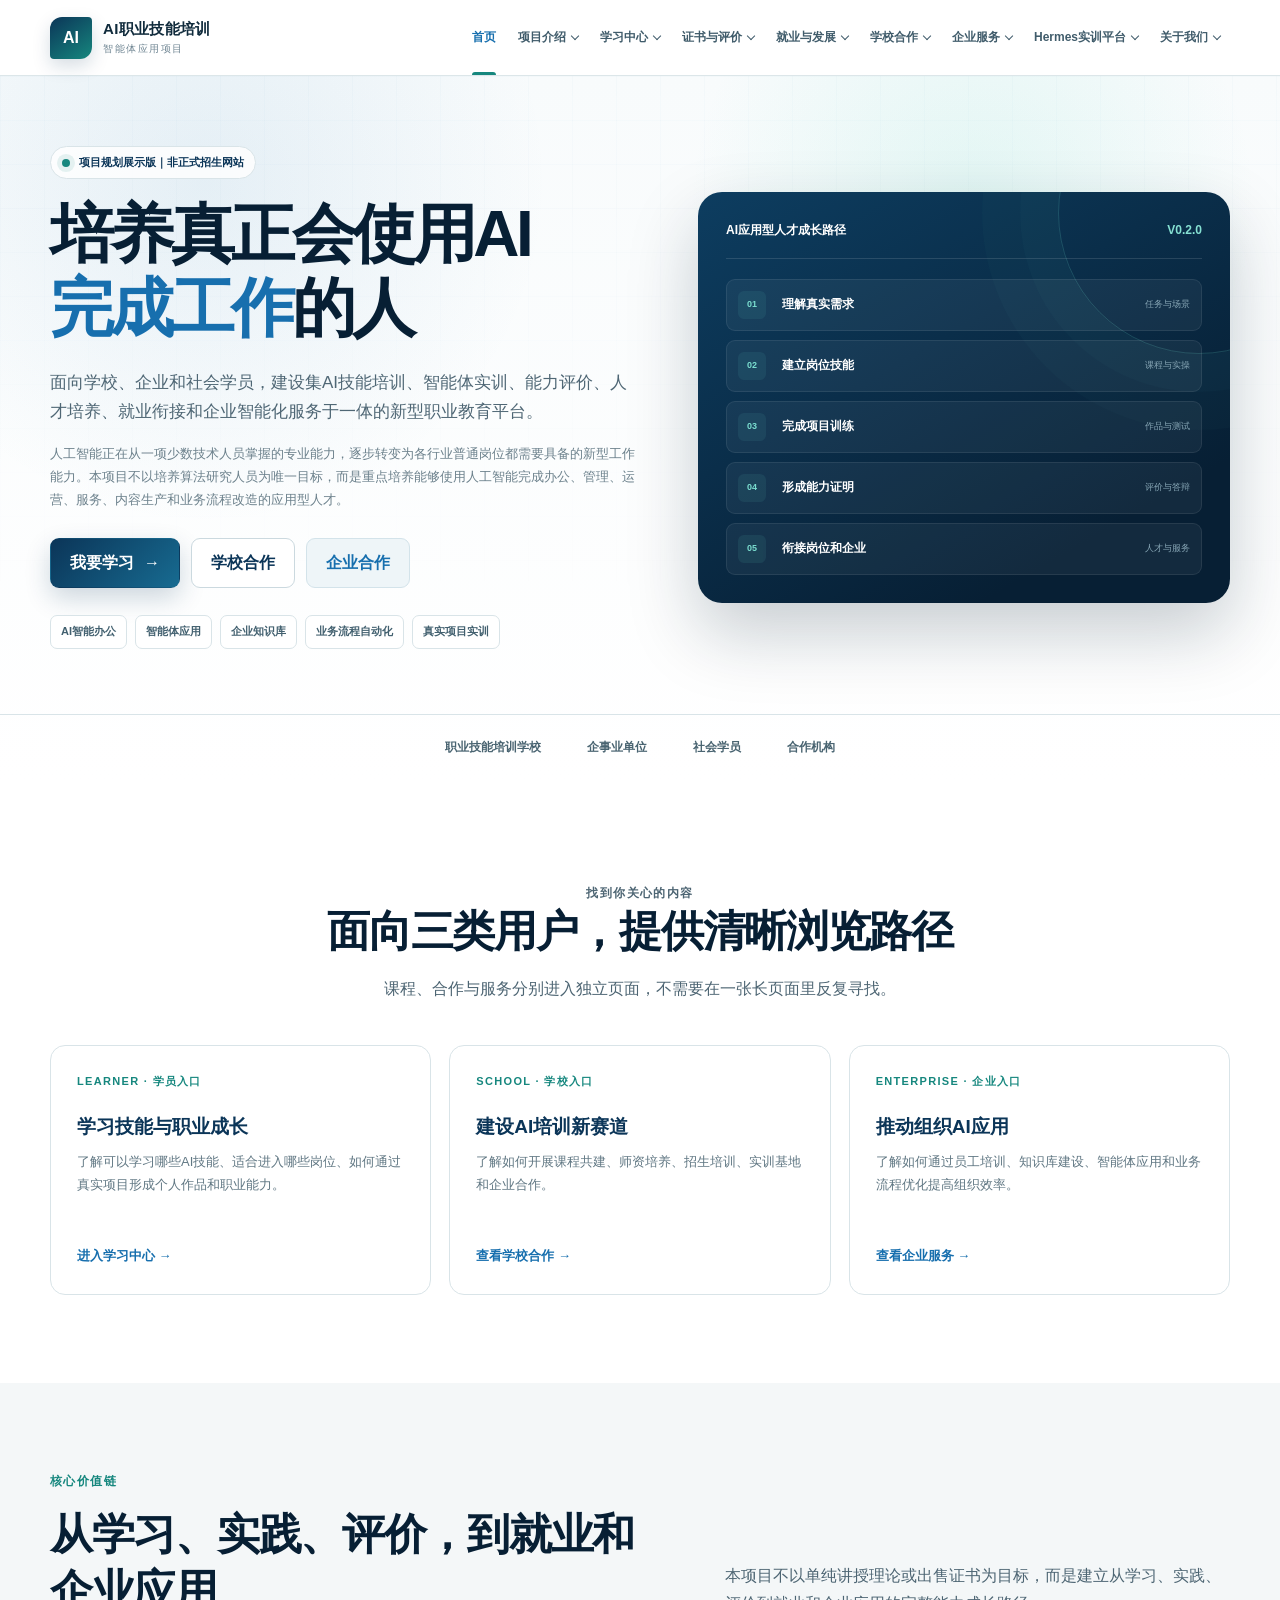
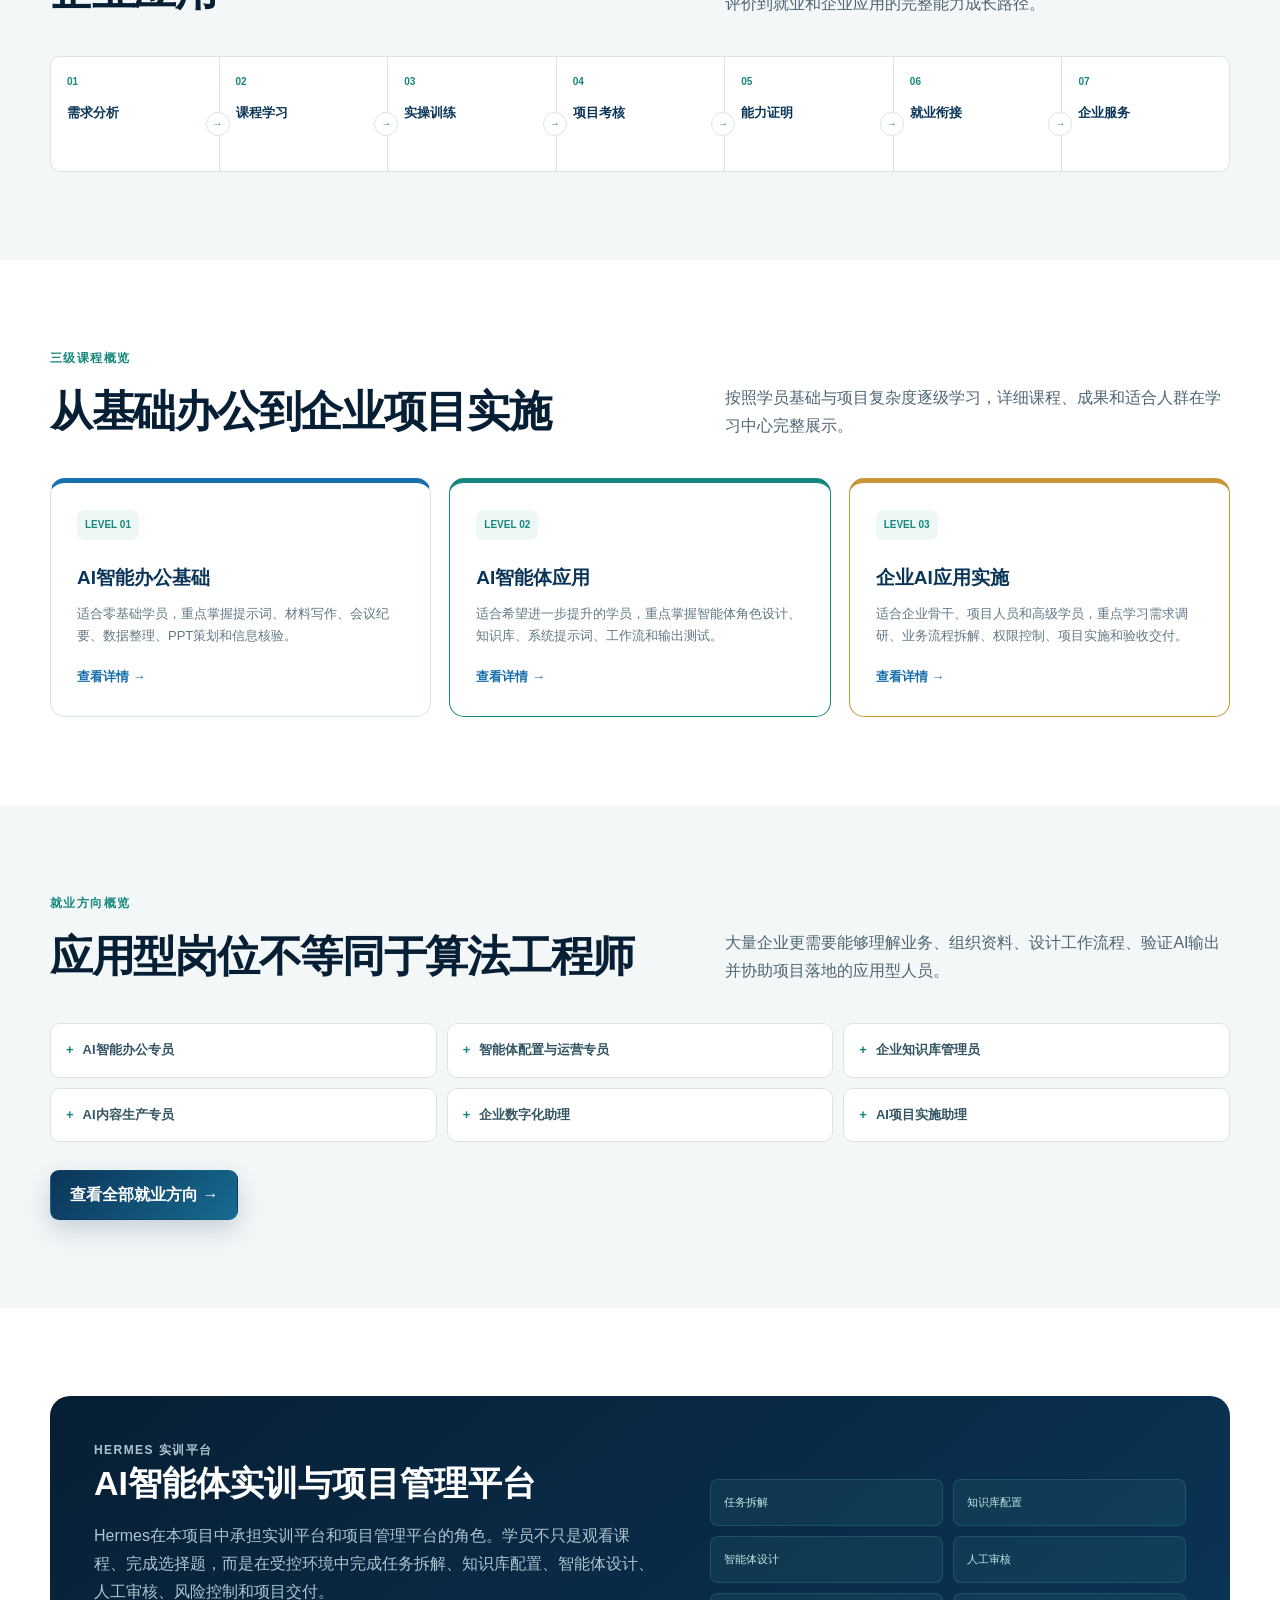
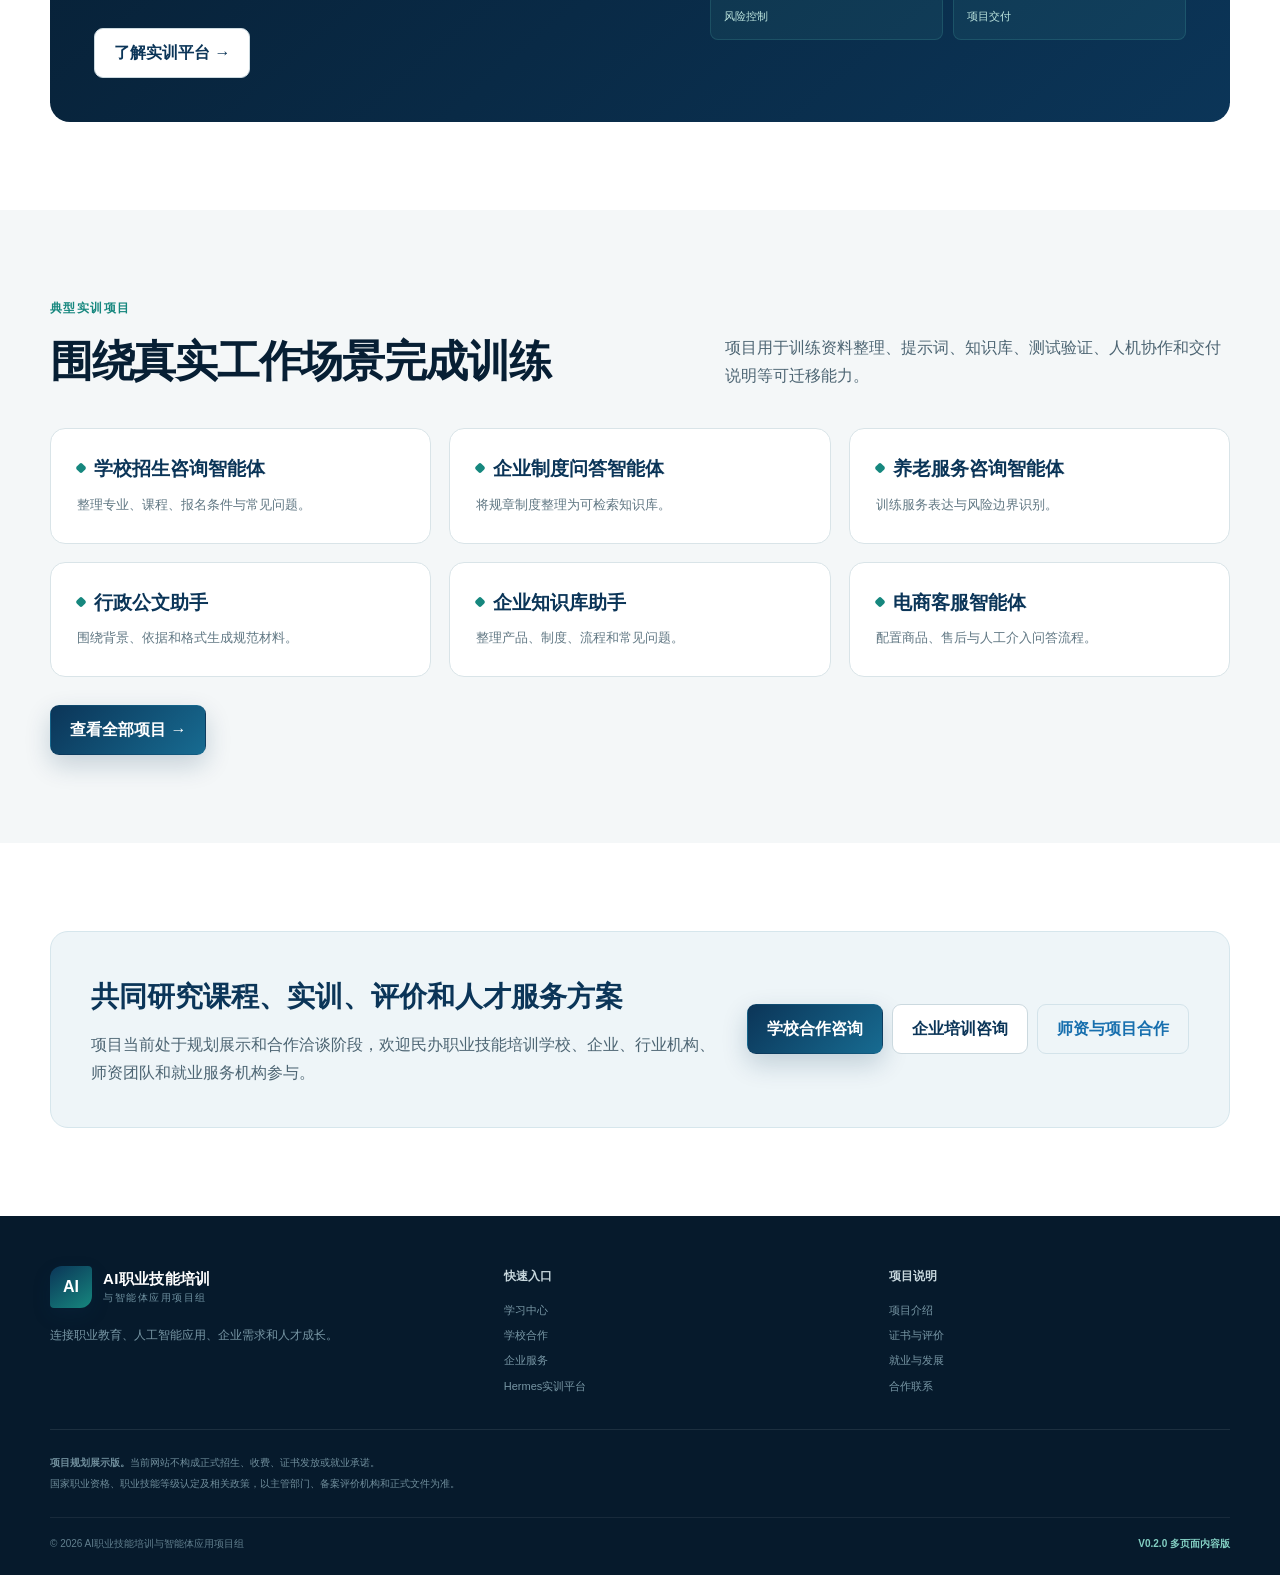
==== commit d79a0509: "Upgrade website to V0.2.0 multi-page content architecture" ====
--- a/index.html
+++ b/index.html
@@ -1,370 +1,67 @@
 <!doctype html>
 <html lang="zh-CN">
 <head>
-  <meta charset="utf-8">
-  <meta name="viewport" content="width=device-width, initial-scale=1">
-  <meta name="description" content="AI职业技能培训与智能体应用项目规划展示：面向学校、学员与企业，介绍AI技能培训、智能体实训、人才培养、就业衔接和企业服务。">
-  <meta name="theme-color" content="#0b3558">
-  <title>AI职业技能培训与智能体应用项目｜校长预览版</title>
-  <link rel="stylesheet" href="styles.css">
-  <script src="script.js" defer></script>
+  <meta charset="utf-8"><meta name="viewport" content="width=device-width,initial-scale=1">
+  <meta name="description" content="AI职业技能培训与智能体应用项目：面向学校、企业和社会学员的AI技能培训、实训、评价、就业与企业服务平台。">
+  <meta name="theme-color" content="#0b3558"><title>AI职业技能培训与智能体应用项目</title>
+  <link rel="stylesheet" href="assets/css/style.css"><script src="assets/js/main.js" defer></script>
 </head>
-<body>
+<body data-page="home">
   <a class="skip-link" href="#main">跳到主要内容</a>
-
-  <header class="site-header" id="top">
-    <div class="container header-inner">
-      <a class="brand" href="#top" aria-label="返回首页顶部">
-        <span class="brand-mark" aria-hidden="true">AI</span>
-        <span class="brand-copy">
-          <strong>AI职业技能培训</strong>
-          <small>智能体应用项目</small>
-        </span>
-      </a>
-      <button class="menu-toggle" type="button" aria-expanded="false" aria-controls="primary-nav">
-        <span class="sr-only">打开导航菜单</span>
-        <span aria-hidden="true"></span><span aria-hidden="true"></span><span aria-hidden="true"></span>
-      </button>
-      <nav class="primary-nav" id="primary-nav" aria-label="主要导航">
-        <a href="#overview">项目介绍</a>
-        <a href="#school">学校合作</a>
-        <a href="#courses">课程体系</a>
-        <a href="#practice">实训项目</a>
-        <a href="#employment">就业方向</a>
-        <a href="#enterprise">企业合作</a>
-        <a class="nav-contact" href="#contact">合作联系</a>
-      </nav>
-    </div>
-  </header>
+  <header class="site-header"><div class="container header-bar">
+    <a class="brand" href="index.html" aria-label="返回首页"><span class="brand-mark">AI</span><span class="brand-copy"><strong>AI职业技能培训</strong><small>智能体应用项目</small></span></a>
+    <button class="menu-toggle" type="button" aria-expanded="false" aria-controls="site-nav" aria-label="打开或关闭导航"><span></span><span></span><span></span></button>
+    <nav class="site-nav" id="site-nav" aria-label="主导航">
+      <a class="nav-home" data-nav="home" href="index.html">首页</a>
+      <div class="nav-group" data-nav="project"><button class="nav-primary" type="button" aria-expanded="false">项目介绍<span class="nav-chevron"></span></button><div class="submenu"><a href="project/">项目介绍概览</a><a href="project/#background">项目背景</a><a href="project/#demand">市场需求</a><a href="project/#goals">培养目标</a><a href="project/#advantages">项目优势</a><a href="project/#plan">发展规划</a></div></div>
+      <div class="nav-group" data-nav="learning"><button class="nav-primary" type="button" aria-expanded="false">学习中心<span class="nav-chevron"></span></button><div class="submenu"><a href="learning/">学习中心概览</a><a href="learning/#office">AI智能办公基础</a><a href="learning/#agent">AI智能体应用</a><a href="learning/#implementation">企业AI应用实施</a><a href="learning/#projects">实训项目</a><a href="learning/#assessment">考核方式</a></div></div>
+      <div class="nav-group" data-nav="certificate"><button class="nav-primary" type="button" aria-expanded="false">证书与评价<span class="nav-chevron"></span></button><div class="submenu"><a href="certificate/">证书与评价概览</a><a href="certificate/#training">培训合格证明</a><a href="certificate/#portfolio">实训能力证明</a><a href="certificate/#national">国家职业衔接</a><a href="certificate/#compliance">合规说明</a><a href="certificate/#faq">常见问题</a></div></div>
+      <div class="nav-group" data-nav="career"><button class="nav-primary" type="button" aria-expanded="false">就业与发展<span class="nav-chevron"></span></button><div class="submenu"><a href="career/">就业与发展概览</a><a href="career/#roles">就业岗位</a><a href="career/#venture">创业与兼职</a><a href="career/#portfolio">学员作品集</a><a href="career/#service">就业服务流程</a><a href="career/#talent">人才库规划</a></div></div>
+      <div class="nav-group" data-nav="school"><button class="nav-primary" type="button" aria-expanded="false">学校合作<span class="nav-chevron"></span></button><div class="submenu"><a href="school/">学校合作概览</a><a href="school/#value">合作价值</a><a href="school/#models">收益模式</a><a href="school/#curriculum">课程共建</a><a href="school/#base">实训基地</a><a href="school/#teachers">师资培养</a><a href="school/#process">合作流程</a></div></div>
+      <div class="nav-group" data-nav="enterprise"><button class="nav-primary" type="button" aria-expanded="false">企业服务<span class="nav-chevron"></span></button><div class="submenu"><a href="enterprise/">企业服务概览</a><a href="enterprise/#training">企业AI培训</a><a href="enterprise/#knowledge">知识库建设</a><a href="enterprise/#agents">智能体建设</a><a href="enterprise/#workflow">流程优化</a><a href="enterprise/#delivery">交付与维护</a></div></div>
+      <div class="nav-group" data-nav="hermes"><button class="nav-primary" type="button" aria-expanded="false">Hermes实训平台<span class="nav-chevron"></span></button><div class="submenu"><a href="hermes/">平台概览</a><a href="hermes/#teaching">教学流程</a><a href="hermes/#practice">实训流程</a><a href="hermes/#management">项目管理</a><a href="hermes/#risk">风险与审计</a><a href="hermes/#roadmap">发展规划</a></div></div>
+      <div class="nav-group" data-nav="about"><button class="nav-primary" type="button" aria-expanded="false">关于我们<span class="nav-chevron"></span></button><div class="submenu"><a href="about/">关于我们概览</a><a href="about/#vision">项目愿景</a><a href="about/#team">团队说明</a><a href="about/#partners">伙伴规划</a><a href="about/#contact">联系方式</a><a href="about/#compliance">合规声明</a></div></div>
+    </nav>
+  </div></header><button class="nav-scrim" type="button" aria-label="关闭导航"></button>
 
   <main id="main">
-    <section class="hero" aria-labelledby="hero-title">
-      <div class="hero-grid container">
-        <div class="hero-copy">
-          <p class="eyebrow"><span class="pulse-dot" aria-hidden="true"></span>项目规划展示版｜非正式招生网站</p>
-          <h1 id="hero-title">培养真正会使用AI<br><em>完成工作</em>的人</h1>
-          <p class="hero-lead">面向学校、企业和社会学员，建设集AI技能培训、智能体实训、能力评价、人才培养、就业衔接和企业智能化服务于一体的新型职业教育平台。</p>
-          <div class="hero-actions" aria-label="首页快捷入口">
-            <a class="button button-primary" href="#courses">了解学习路径 <span aria-hidden="true">→</span></a>
-            <a class="button button-secondary" href="#school">查看学校合作</a>
-            <a class="button button-text" href="#employment">查看就业方向 <span aria-hidden="true">↓</span></a>
-          </div>
-          <ul class="capability-list" aria-label="五项核心能力">
-            <li>AI智能办公</li>
-            <li>智能体应用</li>
-            <li>企业知识库</li>
-            <li>业务流程自动化</li>
-            <li>真实项目实训</li>
-          </ul>
-        </div>
+    <section class="home-hero"><div class="container home-hero-grid">
+      <div><div class="preview-badge">项目规划展示版｜非正式招生网站</div><h1>培养真正会使用AI<br><em>完成工作</em>的人</h1>
+        <p class="hero-lead">面向学校、企业和社会学员，建设集AI技能培训、智能体实训、能力评价、人才培养、就业衔接和企业智能化服务于一体的新型职业教育平台。</p>
+        <p class="hero-support">人工智能正在从一项少数技术人员掌握的专业能力，逐步转变为各行业普通岗位都需要具备的新型工作能力。本项目不以培养算法研究人员为唯一目标，而是重点培养能够使用人工智能完成办公、管理、运营、服务、内容生产和业务流程改造的应用型人才。</p>
+        <div class="hero-actions"><a class="button button-primary" href="learning/">我要学习 <span>→</span></a><a class="button button-secondary" href="school/">学校合作</a><a class="button button-soft" href="enterprise/">企业合作</a></div>
+        <ul class="tag-list hero-tags"><li>AI智能办公</li><li>智能体应用</li><li>企业知识库</li><li>业务流程自动化</li><li>真实项目实训</li></ul>
+      </div>
+      <div class="hero-visual" aria-label="能力成长路径概览"><div class="visual-head"><span>AI应用型人才成长路径</span><span>V0.2.0</span></div><div class="visual-path">
+        <div class="visual-step"><span>01</span><strong>理解真实需求</strong><small>任务与场景</small></div><div class="visual-step"><span>02</span><strong>建立岗位技能</strong><small>课程与实操</small></div><div class="visual-step"><span>03</span><strong>完成项目训练</strong><small>作品与测试</small></div><div class="visual-step"><span>04</span><strong>形成能力证明</strong><small>评价与答辩</small></div><div class="visual-step"><span>05</span><strong>衔接岗位和企业</strong><small>人才与服务</small></div>
+      </div></div>
+    </div><div class="home-hero-foot"><div class="container"><span>职业技能培训学校</span><span>企事业单位</span><span>社会学员</span><span>合作机构</span></div></div></section>
 
-        <div class="hero-panel" aria-label="人才培养与企业服务闭环示意">
-          <div class="panel-glow" aria-hidden="true"></div>
-          <div class="hero-panel-head">
-            <span>人才培养闭环</span>
-            <span class="status-pill">规划中</span>
-          </div>
-          <div class="loop-visual">
-            <div class="loop-core">
-              <span class="loop-core-icon" aria-hidden="true">AI</span>
-              <strong>岗位应用能力</strong>
-              <small>以真实工作成果为导向</small>
-            </div>
-            <ol class="loop-steps">
-              <li><span>01</span><div><strong>招生获客</strong><small>连接真实学习需求</small></div></li>
-              <li><span>02</span><div><strong>技能培训</strong><small>建立岗位应用基础</small></div></li>
-              <li><span>03</span><div><strong>实操考核</strong><small>完成真实项目任务</small></div></li>
-              <li><span>04</span><div><strong>能力证明</strong><small>形成可展示作品集</small></div></li>
-              <li><span>05</span><div><strong>人才就业</strong><small>衔接岗位与企业需求</small></div></li>
-              <li><span>06</span><div><strong>企业项目服务</strong><small>推动成果进入场景</small></div></li>
-              <li><span>07</span><div><strong>持续运营</strong><small>课程与服务迭代</small></div></li>
-            </ol>
-          </div>
-        </div>
-      </div>
-      <div class="hero-foot container" aria-label="服务对象">
-        <span>服务对象</span>
-        <strong>职业技能培训学校</strong>
-        <strong>企事业单位</strong>
-        <strong>社会学员</strong>
-        <strong>合作机构</strong>
-      </div>
-    </section>
+    <section class="section" id="audience"><div class="container"><div class="section-head center"><p class="section-kicker">找到你关心的内容</p><h2>面向三类用户，提供清晰浏览路径</h2><p>课程、合作与服务分别进入独立页面，不需要在一张长页面里反复寻找。</p></div><div class="card-grid">
+      <article class="info-card audience-card"><span class="audience-role">LEARNER · 学员入口</span><h3>学习技能与职业成长</h3><p>了解可以学习哪些AI技能、适合进入哪些岗位、如何通过真实项目形成个人作品和职业能力。</p><a class="text-link" href="learning/">进入学习中心 →</a></article>
+      <article class="info-card audience-card"><span class="audience-role">SCHOOL · 学校入口</span><h3>建设AI培训新赛道</h3><p>了解如何开展课程共建、师资培养、招生培训、实训基地和企业合作。</p><a class="text-link" href="school/">查看学校合作 →</a></article>
+      <article class="info-card audience-card"><span class="audience-role">ENTERPRISE · 企业入口</span><h3>推动组织AI应用</h3><p>了解如何通过员工培训、知识库建设、智能体应用和业务流程优化提高组织效率。</p><a class="text-link" href="enterprise/">查看企业服务 →</a></article>
+    </div></div></section>
 
-    <section class="section overview" id="overview" aria-labelledby="overview-title">
-      <div class="container">
-        <div class="section-heading heading-split">
-          <div>
-            <p class="section-kicker">01 · 项目介绍</p>
-            <h2 id="overview-title">AI已经进入岗位，<br>培训需要进入真实工作。</h2>
-          </div>
-          <p>人工智能正在从聊天工具进入行政、人力、营销、客服、教学和管理等具体岗位。企业真正缺少的，不是只懂概念的人，而是能够把AI安全、稳定、规范地应用到工作中的人才。</p>
-        </div>
+    <section class="section section-tint" id="value"><div class="container"><div class="section-head"><div><p class="section-kicker">核心价值链</p><h2>从学习、实践、评价，到就业和企业应用</h2></div><p>本项目不以单纯讲授理论或出售证书为目标，而是建立从学习、实践、评价到就业和企业应用的完整能力成长路径。</p></div><ol class="flow" style="--steps:7"><li><span>01</span><strong>需求分析</strong></li><li><span>02</span><strong>课程学习</strong></li><li><span>03</span><strong>实操训练</strong></li><li><span>04</span><strong>项目考核</strong></li><li><span>05</span><strong>能力证明</strong></li><li><span>06</span><strong>就业衔接</strong></li><li><span>07</span><strong>企业服务</strong></li></ol></div></section>
 
-        <div class="insight-grid">
-          <article class="insight-card insight-featured">
-            <span class="card-index">01</span>
-            <div class="insight-icon" aria-hidden="true">岗</div>
-            <h3>从“会聊天”到“会交付”</h3>
-            <p>围绕公文、数据、知识库、智能体和业务流程设计训练，让学习成果对应岗位任务和项目成果。</p>
-          </article>
-          <article class="insight-card">
-            <span class="card-index">02</span>
-            <div class="insight-icon" aria-hidden="true">缺</div>
-            <h3>补足应用培训空白</h3>
-            <p>传统AI课程多偏向算法与编程，普通岗位所需的AI应用、协作与风险意识仍存在明显培训空间。</p>
-          </article>
-          <article class="insight-card">
-            <span class="card-index">03</span>
-            <div class="insight-icon" aria-hidden="true">实</div>
-            <h3>用项目验证能力</h3>
-            <p>学习办公应用、智能体配置、企业知识库、工作流设计，并通过测试、答辩和作品集证明能力。</p>
-          </article>
-        </div>
+    <section class="section" id="courses"><div class="container"><div class="section-head"><div><p class="section-kicker">三级课程概览</p><h2>从基础办公到企业项目实施</h2></div><p>按照学员基础与项目复杂度逐级学习，详细课程、成果和适合人群在学习中心完整展示。</p></div><div class="card-grid">
+      <article class="info-card course-overview"><span class="card-no">LEVEL 01</span><h3>AI智能办公基础</h3><p>适合零基础学员，重点掌握提示词、材料写作、会议纪要、数据整理、PPT策划和信息核验。</p><a class="text-link" href="learning/#office">查看详情 →</a></article>
+      <article class="info-card course-overview"><span class="card-no">LEVEL 02</span><h3>AI智能体应用</h3><p>适合希望进一步提升的学员，重点掌握智能体角色设计、知识库、系统提示词、工作流和输出测试。</p><a class="text-link" href="learning/#agent">查看详情 →</a></article>
+      <article class="info-card course-overview"><span class="card-no">LEVEL 03</span><h3>企业AI应用实施</h3><p>适合企业骨干、项目人员和高级学员，重点学习需求调研、业务流程拆解、权限控制、项目实施和验收交付。</p><a class="text-link" href="learning/#implementation">查看详情 →</a></article>
+    </div></div></section>
 
-        <div class="mission-banner">
-          <div><span>培养目标</span><strong>不是人人成为算法工程师</strong></div>
-          <span class="mission-arrow" aria-hidden="true">→</span>
-          <div><span>而是成为</span><strong>AI岗位应用型人才</strong></div>
-          <p>理解边界、掌握方法、完成任务、能够协作、重视安全。</p>
-        </div>
-      </div>
-    </section>
+    <section class="section section-tint" id="jobs"><div class="container"><div class="section-head"><div><p class="section-kicker">就业方向概览</p><h2>应用型岗位不等同于算法工程师</h2></div><p>大量企业更需要能够理解业务、组织资料、设计工作流程、验证AI输出并协助项目落地的应用型人员。</p></div><ul class="job-chips"><li>AI智能办公专员</li><li>智能体配置与运营专员</li><li>企业知识库管理员</li><li>AI内容生产专员</li><li>企业数字化助理</li><li>AI项目实施助理</li></ul><p style="margin:28px 0 0"><a class="button button-primary" href="career/">查看全部就业方向 →</a></p></div></section>
 
-    <section class="section section-tint" id="school" aria-labelledby="school-title">
-      <div class="container">
-        <div class="section-heading heading-center">
-          <p class="section-kicker">02 · 学校合作价值</p>
-          <h2 id="school-title">一条可教学、可实训、可服务企业的<br>长期办学新赛道</h2>
-          <p>不把项目做成简单课程或“卖证”项目，而是建设连接招生、人才培养、就业服务与企业需求的持续运营能力。</p>
-        </div>
+    <section class="section" id="hermes"><div class="container"><div class="feature-band"><div><p class="section-kicker">HERMES 实训平台</p><h2>AI智能体实训与项目管理平台</h2><p>Hermes在本项目中承担实训平台和项目管理平台的角色。学员不只是观看课程、完成选择题，而是在受控环境中完成任务拆解、知识库配置、智能体设计、人工审核、风险控制和项目交付。</p><a class="button button-secondary" href="hermes/">了解实训平台 →</a></div><div class="feature-points"><span>任务拆解</span><span>知识库配置</span><span>智能体设计</span><span>人工审核</span><span>风险控制</span><span>项目交付</span></div></div></div></section>
 
-        <div class="value-grid">
-          <article class="value-card"><span>01</span><h3>社会招生培训</h3><p>面向在职人员、转岗人员和社会学习者，形成紧贴岗位的新型技能培训产品。</p></article>
-          <article class="value-card"><span>02</span><h3>在校学生第二技能</h3><p>将AI办公与专业学习结合，帮助学生形成数字化能力和可展示的项目作品。</p></article>
-          <article class="value-card"><span>03</span><h3>企业定制内训</h3><p>围绕企业岗位与业务场景，设计分层、分部门的AI应用培训方案。</p></article>
-          <article class="value-card"><span>04</span><h3>AI实训基地建设</h3><p>建设受控、可考核、可留痕的实训环境，支持课程教学和项目交付。</p></article>
-          <article class="value-card"><span>05</span><h3>人才就业与企业对接</h3><p>以能力档案和作品集连接企业需求，逐步沉淀区域AI应用型人才资源。</p></article>
-          <article class="value-card"><span>06</span><h3>企业AI项目服务</h3><p>从培训延伸到知识库、智能体与流程优化项目，增强校企合作深度。</p></article>
-        </div>
+    <section class="section section-tint" id="projects"><div class="container"><div class="section-head"><div><p class="section-kicker">典型实训项目</p><h2>围绕真实工作场景完成训练</h2></div><p>项目用于训练资料整理、提示词、知识库、测试验证、人机协作和交付说明等可迁移能力。</p></div><div class="card-grid">
+      <article class="info-card project-card"><h3>学校招生咨询智能体</h3><p>整理专业、课程、报名条件与常见问题。</p></article><article class="info-card project-card"><h3>企业制度问答智能体</h3><p>将规章制度整理为可检索知识库。</p></article><article class="info-card project-card"><h3>养老服务咨询智能体</h3><p>训练服务表达与风险边界识别。</p></article><article class="info-card project-card"><h3>行政公文助手</h3><p>围绕背景、依据和格式生成规范材料。</p></article><article class="info-card project-card"><h3>企业知识库助手</h3><p>整理产品、制度、流程和常见问题。</p></article><article class="info-card project-card"><h3>电商客服智能体</h3><p>配置商品、售后与人工介入问答流程。</p></article>
+    </div><p style="margin:28px 0 0"><a class="button button-primary" href="learning/#projects">查看全部项目 →</a></p></div></section>
 
-        <div class="school-gains">
-          <div class="school-gains-copy">
-            <p class="mini-label">学校可以获得什么</p>
-            <h3>从一门课程，走向一套办学能力</h3>
-            <p>课程、师资、实训、作品、企业资源和人才服务相互支撑，让项目具备持续更新与区域服务空间。</p>
-          </div>
-          <ul class="check-grid">
-            <li>新培训赛道</li><li>新招生宣传点</li><li>新型实训课程</li><li>双师型教师培养</li>
-            <li>学生就业作品集</li><li>企业合作资源</li><li>区域AI人才库</li><li>评价资质建设基础</li>
-          </ul>
-        </div>
-
-        <div class="compliance-note" role="note">
-          <span aria-hidden="true">i</span>
-          <p><strong>合作边界说明</strong>所有收入模式、补贴申报、证书合作和就业服务，均须以实际资质、合作协议和主管部门规定为准。</p>
-        </div>
-      </div>
-    </section>
-
-    <section class="section" id="courses" aria-labelledby="courses-title">
-      <div class="container">
-        <div class="section-heading heading-split">
-          <div>
-            <p class="section-kicker">03 · 三级课程体系</p>
-            <h2 id="courses-title">从工具使用，到企业项目交付</h2>
-          </div>
-          <p>建议采用三级递进培养路径。课程学时与内容为规划建议，可依据对象基础、学校条件和企业需求调整。</p>
-        </div>
-
-        <div class="course-path" aria-label="课程递进路径">
-          <article class="course-card course-level-1">
-            <div class="course-top"><span class="level-tag">LEVEL 01</span><span class="hours">建议 24–32 学时</span></div>
-            <h3>AI智能办公基础</h3>
-            <p class="course-role">培养方向：<strong>AI智能办公操作人员</strong></p>
-            <ul><li>AI基础认知</li><li>提示词设计</li><li>公文与报告</li><li>会议纪要</li><li>数据整理与分析</li><li>PPT策划</li><li>信息检索与核验</li><li>隐私与安全</li></ul>
-            <p class="course-outcome"><span>阶段成果</span>完成个人办公效率工具箱与标准任务作品。</p>
-          </article>
-          <article class="course-card course-level-2">
-            <div class="course-top"><span class="level-tag">LEVEL 02</span><span class="hours">建议 48–64 学时</span></div>
-            <h3>AI智能体应用</h3>
-            <p class="course-role">培养方向：<strong>AI智能体应用专员</strong></p>
-            <ul><li>智能体角色设计</li><li>系统提示词</li><li>知识库建设</li><li>文件资料整理</li><li>工作流配置</li><li>工具调用</li><li>输出测试</li><li>智能体维护</li><li>安全边界</li></ul>
-            <p class="course-outcome"><span>阶段成果</span>独立配置、测试并维护一个场景化智能体。</p>
-          </article>
-          <article class="course-card course-level-3">
-            <div class="course-top"><span class="level-tag">LEVEL 03</span><span class="hours">建议 80–120 学时</span></div>
-            <h3>企业AI应用实施</h3>
-            <p class="course-role">培养方向：<strong>企业AI应用实施人员</strong></p>
-            <ul><li>企业需求调研</li><li>业务流程拆解</li><li>多智能体协同</li><li>权限控制</li><li>风险分级</li><li>项目实施</li><li>项目验收</li><li>投入产出分析</li><li>企业交付</li></ul>
-            <p class="course-outcome"><span>阶段成果</span>形成完整项目方案、交付文档与验收成果。</p>
-          </article>
-        </div>
-      </div>
-    </section>
-
-    <section class="section section-dark" id="practice" aria-labelledby="practice-title">
-      <div class="container">
-        <div class="section-heading heading-split heading-light">
-          <div>
-            <p class="section-kicker">04 · 实训项目</p>
-            <h2 id="practice-title">用真实任务，训练可迁移能力</h2>
-          </div>
-          <p>项目案例用于教学规划演示。实际实施时需根据行业要求、数据安全和业务边界进行调整。</p>
-        </div>
-
-        <div class="project-grid">
-          <article class="project-card"><div class="project-title"><span>01</span><h3>学校招生咨询智能体</h3></div><dl><div><dt>适用行业</dt><dd>职业院校、培训学校</dd></div><div><dt>主要任务</dt><dd>课程问答、流程指引、常见问题整理</dd></div><div><dt>学员成果</dt><dd>招生知识库、智能体与测试记录</dd></div><div><dt>训练能力</dt><dd>需求分析、知识整理、安全回复</dd></div></dl></article>
-          <article class="project-card"><div class="project-title"><span>02</span><h3>企业制度问答智能体</h3></div><dl><div><dt>适用行业</dt><dd>中小企业、组织机构</dd></div><div><dt>主要任务</dt><dd>制度检索、条款引用、问题分流</dd></div><div><dt>学员成果</dt><dd>制度知识库、权限方案、测试报告</dd></div><div><dt>训练能力</dt><dd>文档治理、检索验证、权限意识</dd></div></dl></article>
-          <article class="project-card"><div class="project-title"><span>03</span><h3>养老服务咨询智能体</h3></div><dl><div><dt>适用行业</dt><dd>养老、康养服务机构</dd></div><div><dt>主要任务</dt><dd>服务介绍、流程指引、人工转接</dd></div><div><dt>学员成果</dt><dd>咨询话术库、风险边界与操作手册</dd></div><div><dt>训练能力</dt><dd>适老表达、风险识别、人工协同</dd></div></dl></article>
-          <article class="project-card"><div class="project-title"><span>04</span><h3>行政公文助手</h3></div><dl><div><dt>适用行业</dt><dd>学校、企业行政部门</dd></div><div><dt>主要任务</dt><dd>材料提纲、格式检查、内容润色</dd></div><div><dt>学员成果</dt><dd>提示词模板、审核清单、示例文档</dd></div><div><dt>训练能力</dt><dd>规范表达、事实核验、人工复核</dd></div></dl></article>
-          <article class="project-card"><div class="project-title"><span>05</span><h3>企业知识库助手</h3></div><dl><div><dt>适用行业</dt><dd>制造、服务、商贸企业</dd></div><div><dt>主要任务</dt><dd>资料分类、知识检索、答案溯源</dd></div><div><dt>学员成果</dt><dd>知识目录、问答集、维护规范</dd></div><div><dt>训练能力</dt><dd>知识工程、质量测试、版本管理</dd></div></dl></article>
-          <article class="project-card"><div class="project-title"><span>06</span><h3>招聘简历初筛助手</h3></div><dl><div><dt>适用行业</dt><dd>企业人力资源部门</dd></div><div><dt>主要任务</dt><dd>信息提取、岗位匹配、人工复核提示</dd></div><div><dt>学员成果</dt><dd>岗位标准、筛选流程、偏差检查表</dd></div><div><dt>训练能力</dt><dd>规则设计、公平意识、隐私保护</dd></div></dl></article>
-          <article class="project-card"><div class="project-title"><span>07</span><h3>电商客服智能体</h3></div><dl><div><dt>适用行业</dt><dd>电商、零售与本地生活</dd></div><div><dt>主要任务</dt><dd>商品问答、售前分流、人工升级</dd></div><div><dt>学员成果</dt><dd>商品知识库、对话流程、异常清单</dd></div><div><dt>训练能力</dt><dd>场景配置、服务表达、异常处理</dd></div></dl></article>
-          <article class="project-card"><div class="project-title"><span>08</span><h3>内容生产工作流</h3></div><dl><div><dt>适用行业</dt><dd>教育、文旅、品牌运营</dd></div><div><dt>主要任务</dt><dd>选题、初稿、审核、渠道适配</dd></div><div><dt>学员成果</dt><dd>工作流、内容规范、质量评估表</dd></div><div><dt>训练能力</dt><dd>流程编排、品牌一致性、版权意识</dd></div></dl></article>
-          <article class="project-card"><div class="project-title"><span>09</span><h3>培训课程制作助手</h3></div><dl><div><dt>适用行业</dt><dd>职业教育、企业培训</dd></div><div><dt>主要任务</dt><dd>大纲设计、案例生成、练习与评估</dd></div><div><dt>学员成果</dt><dd>课程包、讲师手册、考核题与复核记录</dd></div><div><dt>训练能力</dt><dd>教学设计、内容核验、成果评估</dd></div></dl></article>
-        </div>
-      </div>
-    </section>
-
-    <section class="section" id="certificates" aria-labelledby="certificates-title">
-      <div class="container">
-        <div class="section-heading heading-center">
-          <p class="section-kicker">05 · 证书与能力证明</p>
-          <h2 id="certificates-title">证书说明边界清楚，能力成果真实可见</h2>
-          <p>以课程学习、实操考核、项目答辩和作品集共同记录学习成果，避免将培训证明与国家证书混同。</p>
-        </div>
-
-        <div class="evidence-stack">
-          <article class="evidence-card">
-            <div class="evidence-number">第一层 <span>01</span></div>
-            <div><p class="mini-label">学校培训合格证明</p><h3>《生成式人工智能办公与智能体应用培训合格证书》</h3><p>属于学校依据课程学习、实操考核和项目答辩颁发的培训合格证明，<strong>不等同于国家职业资格证书或职业技能等级证书。</strong></p></div>
-          </article>
-          <article class="evidence-card">
-            <div class="evidence-number">第二层 <span>02</span></div>
-            <div><p class="mini-label">项目实训能力证明</p><h3>一套可查看、可答辩、可复核的作品成果</h3><ul class="evidence-tags"><li>智能体项目</li><li>知识库</li><li>系统提示词</li><li>测试报告</li><li>操作手册</li><li>项目答辩</li><li>个人作品集</li></ul></div>
-          </article>
-          <article class="evidence-card evidence-planning">
-            <div class="evidence-number">第三层 <span>03</span></div>
-            <div><p class="mini-label">国家职业技能衔接方向｜仅作规划性介绍</p><h3>关注与AI应用及数字化管理相关的职业方向</h3><ul class="direction-list"><li>人工智能训练师</li><li>生成式人工智能系统应用员</li><li>人工智能工程技术人员相关方向</li><li>数字化管理等相关职业方向</li></ul></div>
-          </article>
-        </div>
-        <div class="alert-note" role="note"><strong>合规说明</strong><p>实际报考条件、评价机构、证书等级和考试安排，以人社部门备案机构和正式政策为准。</p></div>
-      </div>
-    </section>
-
-    <section class="section section-tint" id="employment" aria-labelledby="employment-title">
-      <div class="container">
-        <div class="section-heading heading-split">
-          <div><p class="section-kicker">06 · 就业与发展方向</p><h2 id="employment-title">让学员看得见<br>学完之后能做什么</h2></div>
-          <p>以下为能力发展与岗位衔接方向，不构成岗位录用、薪酬或就业安置承诺。具体岗位要求以用人单位实际需求为准。</p>
-        </div>
-
-        <div class="employment-layout">
-          <div class="job-panel">
-            <div class="panel-title"><span>岗位方向</span><small>EMPLOYMENT PATHS</small></div>
-            <ul class="job-list"><li>AI智能办公专员</li><li>AI内容生产专员</li><li>企业知识库管理员</li><li>智能体配置与运营专员</li><li>AI客服运营人员</li><li>AI培训助教</li><li>企业数字化助理</li><li>人力资源AI应用专员</li><li>电商AI运营人员</li><li>康养智能化运营人员</li><li>中小企业AI实施助理</li><li>AI项目交付人员</li></ul>
-          </div>
-          <div class="venture-panel">
-            <div class="panel-title"><span>创业及兼职方向</span><small>PROJECT-BASED SERVICES</small></div>
-            <ul class="venture-list"><li><span>01</span>为中小企业建设知识库</li><li><span>02</span>搭建客服智能体</li><li><span>03</span>制作学校招生咨询助手</li><li><span>04</span>优化企业办公流程</li><li><span>05</span>提供AI办公培训</li><li><span>06</span>提供提示词和工作流优化</li><li><span>07</span>提供智能体日常维护</li></ul>
-            <p class="small-note">项目机会与收入取决于个人能力、市场需求、合同约定和实际交付，不作收益保证。</p>
-          </div>
-        </div>
-      </div>
-    </section>
-
-    <section class="section" id="enterprise" aria-labelledby="enterprise-title">
-      <div class="container">
-        <div class="section-heading heading-center">
-          <p class="section-kicker">07 · 企业合作</p>
-          <h2 id="enterprise-title">把培训带进业务，把人才带进场景</h2>
-          <p>从部门培训到场景诊断与项目实施，帮助企业在安全边界内逐步建立AI应用能力。</p>
-        </div>
-        <div class="service-cloud" aria-label="企业服务内容">
-          <span>AI办公效率培训</span><span>企业知识库建设</span><span>客服智能体</span><span>招聘与人事助手</span><span>企业制度问答助手</span><span>内容生产工作流</span><span>部门AI应用诊断</span><span>企业AI安全规范</span><span>定向人才培养</span><span>项目实施与维护</span>
-        </div>
-        <div class="process-block">
-          <div class="process-heading"><p class="mini-label">标准合作流程</p><h3>每一步都有明确产出与确认</h3></div>
-          <ol class="process-flow">
-            <li><span>01</span><strong>需求提交</strong><small>明确对象与目标</small></li>
-            <li><span>02</span><strong>场景诊断</strong><small>识别流程与边界</small></li>
-            <li><span>03</span><strong>培训或方案设计</strong><small>确定路径与成果</small></li>
-            <li><span>04</span><strong>实训实施</strong><small>完成训练与配置</small></li>
-            <li><span>05</span><strong>项目验收</strong><small>测试、答辩与交付</small></li>
-            <li><span>06</span><strong>后续维护</strong><small>跟踪运行与优化</small></li>
-          </ol>
-        </div>
-      </div>
-    </section>
-
-    <section class="section platform-section" id="platform" aria-labelledby="platform-title">
-      <div class="container platform-grid">
-        <div class="platform-copy">
-          <p class="section-kicker">08 · Hermes 概念性实训平台</p>
-          <p class="platform-name">对外名称：AI智能体实训与项目管理平台</p>
-          <h2 id="platform-title">学员不是只看视频和做选择题，<br>而是在受控环境中完成真实AI项目。</h2>
-          <p>平台在本网站中仅作项目规划和功能概念介绍，不引用任何内部源代码、配置、密钥、日志或私有资料。</p>
-          <ul class="platform-capabilities"><li>任务拆解</li><li>多模型协同</li><li>知识库应用</li><li>智能体配置</li><li>人工确认</li><li>风险分级</li><li>执行留痕</li><li>项目验收</li><li>学员作品管理</li></ul>
-        </div>
-        <div class="platform-flow" aria-label="AI项目实训流程图">
-          <div class="flow-header"><span>AI项目实训流程</span><small>CONTROLLED PRACTICE</small></div>
-          <ol>
-            <li><span>01</span><strong>接收任务</strong></li><li><span>02</span><strong>明确目标</strong></li><li><span>03</span><strong>拆解流程</strong></li><li><span>04</span><strong>配置知识库</strong></li><li><span>05</span><strong>设计智能体</strong></li><li><span>06</span><strong>测试验证</strong></li><li class="human-step"><span>07</span><strong>人工审核</strong></li><li class="delivery-step"><span>08</span><strong>项目交付</strong></li>
-          </ol>
-        </div>
-      </div>
-    </section>
-
-    <section class="section" id="pilot" aria-labelledby="pilot-title">
-      <div class="container">
-        <div class="pilot-card">
-          <div class="pilot-main">
-            <p class="section-kicker">09 · 首期试点班</p>
-            <h2 id="pilot-title">生成式人工智能办公与<br>智能体应用实训班</h2>
-            <div class="pilot-meta"><div><small>建议总学时</small><strong>48<em>学时</em></strong></div><div><small>培养方式</small><strong>学 · 练 · 做 · 答辩</strong></div></div>
-            <p class="pilot-disclaimer">具体课程、收费、师资、证书和开班安排尚未最终确定，以正式招生信息为准。</p>
-          </div>
-          <div class="pilot-audience"><p class="mini-label">适合人群</p><ul><li>企业行政人员</li><li>人力资源人员</li><li>学校教师及管理人员</li><li>康养服务人员</li><li>中小企业负责人</li><li>应届毕业生</li><li>再就业人员</li></ul></div>
-          <div class="study-mix"><p class="mini-label">建议学习结构</p><div class="mix-chart" role="img" aria-label="理论学习20%，日常实操30%，智能体项目40%，安全与合规10%"><span>48<small>学时</small></span></div><ul><li><span class="mix-dot dot-1"></span>理论学习 <strong>20%</strong></li><li><span class="mix-dot dot-2"></span>日常实操 <strong>30%</strong></li><li><span class="mix-dot dot-3"></span>智能体项目 <strong>40%</strong></li><li><span class="mix-dot dot-4"></span>安全与合规 <strong>10%</strong></li></ul></div>
-        </div>
-      </div>
-    </section>
-
-    <section class="section contact-section" id="contact" aria-labelledby="contact-title">
-      <div class="container contact-grid">
-        <div class="contact-copy">
-          <p class="section-kicker">10 · 合作联系</p>
-          <h2 id="contact-title">一起建设面向真实岗位的<br>AI职业技能培养体系</h2>
-          <p>欢迎学校、企业、合作机构围绕课程共建、师资培养、企业内训、人才服务与项目实施开展规划交流。</p>
-          <div class="privacy-promise"><span aria-hidden="true">✓</span><p><strong>预览版隐私说明</strong>表单不连接后台，不存储、不上传、不向任何第三方发送填写内容。</p></div>
-        </div>
-        <form class="contact-form" id="interest-form" novalidate>
-          <div class="form-row"><div class="field"><label for="name">姓名 <span>*</span></label><input id="name" name="name" type="text" autocomplete="name" required placeholder="请输入您的姓名"></div><div class="field"><label for="organization">机构名称</label><input id="organization" name="organization" type="text" autocomplete="organization" placeholder="学校、企业或机构名称"></div></div>
-          <div class="form-row"><div class="field"><label for="contact-way">联系方式 <span>*</span></label><input id="contact-way" name="contact" type="text" autocomplete="tel" required placeholder="电话或其他常用联系方式"></div><div class="field"><label for="direction">合作方向 <span>*</span></label><select id="direction" name="direction" required><option value="">请选择合作方向</option><option>学校合作</option><option>企业培训</option><option>学员咨询</option><option>师资合作</option><option>就业合作</option><option>项目实施</option></select></div></div>
-          <div class="field"><label for="needs">需求说明</label><textarea id="needs" name="needs" rows="4" placeholder="请简要说明希望了解的内容（预览版不会发送）"></textarea></div>
-          <button class="button button-primary submit-button" type="submit">提交合作意向 <span aria-hidden="true">→</span></button>
-          <p class="form-hint">点击提交仅显示提示信息，不会发送或保存表单内容。</p>
-          <div class="form-status" id="form-status" role="status" aria-live="polite" hidden></div>
-        </form>
-      </div>
-    </section>
+    <section class="section" id="cooperation"><div class="container"><div class="cta-panel"><div><h2>共同研究课程、实训、评价和人才服务方案</h2><p>项目当前处于规划展示和合作洽谈阶段，欢迎民办职业技能培训学校、企业、行业机构、师资团队和就业服务机构参与。</p></div><div class="cta-actions"><a class="button button-primary" href="school/#process">学校合作咨询</a><a class="button button-secondary" href="enterprise/">企业培训咨询</a><a class="button button-soft" href="about/#contact">师资与项目合作</a></div></div></div></section>
   </main>
 
-  <footer class="site-footer">
-    <div class="container">
-      <div class="footer-top">
-        <div class="brand footer-brand"><span class="brand-mark" aria-hidden="true">AI</span><span class="brand-copy"><strong>AI职业技能培训</strong><small>与智能体应用项目组</small></span></div>
-        <p>培养真正能够把人工智能应用到实际岗位的人。</p>
-        <a class="back-top" href="#top">返回顶部 <span aria-hidden="true">↑</span></a>
-      </div>
-      <div class="footer-compliance">
-        <p><strong>项目规划展示版。</strong>当前页面不构成正式招生、收费、证书发放或就业承诺。</p>
-        <p>国家职业资格、职业技能等级认定及相关政策，以主管部门和备案评价机构公布信息为准。</p>
-        <p>未经授权不得使用政府、协会、央企或合作学校名称和标识。</p>
-      </div>
-      <div class="footer-bottom"><span>© 2026 AI职业技能培训与智能体应用项目组</span><strong>V0.1.0 校长预览版</strong></div>
-    </div>
-  </footer>
-</body>
-</html>
+  <footer class="site-footer"><div class="container"><div class="footer-main"><div><div class="brand footer-brand"><span class="brand-mark">AI</span><span class="brand-copy"><strong>AI职业技能培训</strong><small>与智能体应用项目组</small></span></div><p class="footer-intro">连接职业教育、人工智能应用、企业需求和人才成长。</p></div><div class="footer-col"><h3>快速入口</h3><a href="learning/">学习中心</a><a href="school/">学校合作</a><a href="enterprise/">企业服务</a><a href="hermes/">Hermes实训平台</a></div><div class="footer-col"><h3>项目说明</h3><a href="project/">项目介绍</a><a href="certificate/">证书与评价</a><a href="career/">就业与发展</a><a href="about/#contact">合作联系</a></div></div><div class="footer-compliance"><p><strong>项目规划展示版。</strong>当前网站不构成正式招生、收费、证书发放或就业承诺。</p><p>国家职业资格、职业技能等级认定及相关政策，以主管部门、备案评价机构和正式文件为准。</p></div><div class="footer-bottom"><span>© 2026 AI职业技能培训与智能体应用项目组</span><strong>V0.2.0 多页面内容版</strong></div></div></footer>
+  <button class="back-top" type="button" aria-label="返回顶部">↑</button>
+</body></html>
--- a/assets/css/style.css
+++ b/assets/css/style.css
@@ -0,0 +1,327 @@
+:root {
+  --ink: #102b3c; --ink-2: #4d6573; --navy: #0b3558; --navy-deep: #071f34;
+  --blue: #176fae; --teal: #16877e; --mint: #68d8c5; --gold: #c99638;
+  --paper: #fff; --canvas: #f4f7f8; --canvas-blue: #eef5f8; --line: #d9e4e8;
+  --warning: #fff8e8; --danger: #a84444; --radius: 18px;
+  --shadow: 0 18px 50px rgba(7,31,52,.1); --container: 1180px; --header-h: 76px;
+}
+* { box-sizing: border-box; }
+html { scroll-behavior: smooth; scroll-padding-top: 150px; overflow-x: clip; }
+body { margin: 0; color: var(--ink); background: var(--paper); font-family: "Microsoft YaHei","PingFang SC","Noto Sans CJK SC",Arial,sans-serif; line-height: 1.75; -webkit-font-smoothing: antialiased; overflow-x: clip; }
+body.nav-open { overflow: hidden; }
+a { color: inherit; text-decoration: none; }
+button,input,select,textarea { font: inherit; }
+button,select { cursor: pointer; }
+img { max-width: 100%; }
+.container { width: min(calc(100% - 40px),var(--container)); margin-inline: auto; }
+.sr-only { position: absolute; width: 1px; height: 1px; padding: 0; margin: -1px; overflow: hidden; clip: rect(0,0,0,0); white-space: nowrap; border: 0; }
+.skip-link { position: fixed; z-index: 300; left: 16px; top: -70px; padding: 9px 15px; color: #fff; background: var(--navy); border-radius: 8px; transition: top .2s; }
+.skip-link:focus { top: 12px; }
+:focus-visible { outline: 3px solid rgba(23,111,174,.35); outline-offset: 3px; }
+
+/* Header and global navigation */
+.site-header { position: sticky; top: 0; z-index: 120; height: var(--header-h); background: rgba(255,255,255,.96); border-bottom: 1px solid rgba(217,228,232,.92); backdrop-filter: blur(16px); }
+.header-bar { height: 100%; display: flex; align-items: center; justify-content: space-between; gap: 22px; }
+.brand { display: inline-flex; align-items: center; gap: 11px; flex: 0 0 auto; }
+.brand-mark { width: 42px; height: 42px; display: grid; place-items: center; color: #fff; background: linear-gradient(145deg,var(--navy),var(--teal)); border-radius: 12px 4px 12px 4px; font-weight: 900; box-shadow: 0 7px 18px rgba(11,53,88,.17); }
+.brand-copy { display: flex; flex-direction: column; line-height: 1.22; }
+.brand-copy strong { font-size: 15px; letter-spacing: .02em; }
+.brand-copy small { margin-top: 4px; color: #718794; font-size: 10px; letter-spacing: .15em; }
+.site-nav { display: flex; align-items: stretch; justify-content: flex-end; height: 100%; gap: 2px; }
+.nav-home,.nav-primary { position: relative; height: 100%; display: inline-flex; align-items: center; gap: 6px; padding: 0 10px; color: #405c6b; background: transparent; border: 0; font-size: 12px; font-weight: 700; white-space: nowrap; transition: color .2s,background .2s; }
+.nav-home:hover,.nav-home:focus-visible,.nav-primary:hover,.nav-primary:focus-visible,.nav-group:focus-within>.nav-primary { color: var(--blue); background: #f3f8fa; }
+.nav-home.is-current,.nav-group.is-current>.nav-primary { color: var(--blue); }
+.nav-home.is-current::after,.nav-group.is-current>.nav-primary::after { content: ""; position: absolute; left: 10px; right: 10px; bottom: 0; height: 3px; background: var(--teal); border-radius: 3px 3px 0 0; }
+.nav-group { position: relative; height: 100%; }
+.nav-chevron { width: 6px; height: 6px; border-right: 1.5px solid currentColor; border-bottom: 1.5px solid currentColor; transform: translateY(-2px) rotate(45deg); transition: transform .2s; }
+.nav-group:hover .nav-chevron,.nav-group:focus-within .nav-chevron,.nav-group.submenu-open .nav-chevron { transform: translateY(2px) rotate(225deg); }
+.submenu { position: absolute; top: calc(100% - 6px); left: 50%; min-width: 218px; padding: 9px; background: white; border: 1px solid var(--line); border-radius: 12px; box-shadow: 0 18px 45px rgba(7,31,52,.16); opacity: 0; visibility: hidden; transform: translate(-50%,8px); transition: opacity .16s,transform .16s,visibility .16s; }
+.nav-group:nth-last-child(-n+2) .submenu { left: auto; right: 0; transform: translate(0,8px); }
+.nav-group:hover>.submenu,.nav-group:focus-within>.submenu,.nav-group.submenu-open>.submenu { opacity: 1; visibility: visible; transform: translate(-50%,0); }
+.nav-group:nth-last-child(-n+2):hover>.submenu,.nav-group:nth-last-child(-n+2):focus-within>.submenu,.nav-group:nth-last-child(-n+2).submenu-open>.submenu { transform: translate(0,0); }
+.submenu a { display: block; padding: 8px 10px; color: #536b78; border-radius: 7px; font-size: 11px; line-height: 1.45; }
+.submenu a:first-child { color: var(--navy); font-weight: 800; background: #f1f6f8; }
+.submenu a:hover,.submenu a:focus-visible { color: var(--blue); background: #edf5f8; }
+.menu-toggle { display: none; width: 44px; height: 44px; border: 0; border-radius: 10px; background: var(--canvas); align-items: center; justify-content: center; flex-direction: column; gap: 5px; }
+.menu-toggle span { width: 21px; height: 2px; background: var(--navy); transition: transform .2s,opacity .2s; }
+.menu-toggle[aria-expanded="true"] span:nth-child(1) { transform: translateY(7px) rotate(45deg); }
+.menu-toggle[aria-expanded="true"] span:nth-child(2) { opacity: 0; }
+.menu-toggle[aria-expanded="true"] span:nth-child(3) { transform: translateY(-7px) rotate(-45deg); }
+.nav-scrim { position: fixed; inset: var(--header-h) 0 0; z-index: 110; display: none; padding: 0; border: 0; background: rgba(7,31,52,.36); }
+
+/* Shared components */
+.eyebrow,.section-kicker { margin: 0 0 15px; color: var(--teal); font-size: 12px; font-weight: 900; letter-spacing: .12em; }
+.section { padding: 88px 0; }
+.section-tint { background: var(--canvas); }
+.section-dark { color: white; background: var(--navy-deep); }
+.section-head { display: grid; grid-template-columns: 1fr .82fr; gap: 60px; align-items: end; margin-bottom: 38px; }
+.section-head.center { display: block; max-width: 800px; margin: 0 auto 42px; text-align: center; }
+.section-head h2 { margin: 0; color: var(--navy-deep); font-size: clamp(29px,3.4vw,43px); line-height: 1.3; letter-spacing: -.03em; }
+.section-dark .section-head h2 { color: white; }
+.section-head>p,.section-head .head-copy { margin: 0; color: var(--ink-2); }
+.section-dark .section-head>p { color: #a9c0ca; }
+.section-head.center>p { margin: 15px auto 0; }
+.lead { color: var(--ink-2); font-size: 17px; line-height: 1.95; }
+.mini-label { margin: 0 0 8px; color: var(--teal); font-size: 10px; font-weight: 900; letter-spacing: .12em; text-transform: uppercase; }
+.button { min-height: 46px; display: inline-flex; align-items: center; justify-content: center; gap: 10px; padding: 10px 19px; border: 1px solid transparent; border-radius: 9px; font-weight: 800; transition: transform .18s,box-shadow .18s,background .18s,border-color .18s; }
+.button:hover,.button:focus-visible { transform: translateY(-2px); }
+.button:active { transform: translateY(1px) scale(.99); }
+.button-primary { color: white; background: linear-gradient(135deg,var(--navy),#176b91); box-shadow: 0 10px 26px rgba(11,53,88,.2); }
+.button-secondary { color: var(--navy); background: white; border-color: #cbd9df; }
+.button-soft { color: var(--blue); background: var(--canvas-blue); border-color: #d3e3ea; }
+.text-link { display: inline-flex; align-items: center; gap: 8px; color: var(--blue); font-size: 13px; font-weight: 800; }
+.text-link:hover,.text-link:focus-visible { color: var(--teal); }
+.tag-list { display: flex; flex-wrap: wrap; gap: 8px; margin: 0; padding: 0; list-style: none; }
+.tag-list li { padding: 6px 10px; color: #42606f; background: white; border: 1px solid var(--line); border-radius: 7px; font-size: 11px; font-weight: 700; }
+.card-grid { display: grid; grid-template-columns: repeat(3,1fr); gap: 18px; }
+.card-grid.two { grid-template-columns: repeat(2,1fr); }
+.card-grid.four { grid-template-columns: repeat(4,1fr); }
+.info-card { position: relative; padding: 26px; background: white; border: 1px solid var(--line); border-radius: 15px; transition: transform .2s,border-color .2s,box-shadow .2s; }
+.info-card:hover { transform: translateY(-3px); border-color: #bdd4dd; box-shadow: var(--shadow); }
+.info-card .card-no { display: inline-flex; align-items: center; justify-content: center; min-width: 30px; height: 30px; margin-bottom: 24px; padding: 0 8px; color: var(--teal); background: #edf8f6; border-radius: 8px; font-size: 10px; font-weight: 900; }
+.info-card h3 { margin: 0 0 11px; color: var(--navy); font-size: 19px; line-height: 1.45; }
+.info-card p { margin: 0; color: #607783; font-size: 13px; }
+.info-card .text-link { margin-top: 18px; }
+.notice { display: flex; gap: 14px; align-items: flex-start; padding: 18px 21px; color: #625029; background: var(--warning); border: 1px solid #ecdba8; border-radius: 11px; }
+.notice::before { content: "i"; width: 23px; height: 23px; display: grid; place-items: center; flex: 0 0 auto; color: #7f631e; border: 1px solid #cbaa55; border-radius: 50%; font-family: Georgia,serif; font-weight: 700; }
+.notice strong { color: #4f3d16; }
+.notice p { margin: 0; font-size: 12px; }
+.notice.danger { color: #6e3e3e; background: #fff4f4; border-color: #eccfcf; }
+.notice.danger::before { content: "!"; color: var(--danger); border-color: #d7a6a6; }
+.check-list { display: grid; grid-template-columns: repeat(2,1fr); gap: 10px; margin: 18px 0 0; padding: 0; list-style: none; }
+.check-list li { position: relative; padding: 10px 12px 10px 34px; color: #496572; background: #f5f8f9; border-radius: 8px; font-size: 13px; }
+.check-list li::before { content: "✓"; position: absolute; left: 13px; color: var(--teal); font-weight: 900; }
+.bullet-list { margin: 14px 0 0; padding: 0; list-style: none; }
+.bullet-list li { position: relative; margin: 7px 0; padding-left: 20px; color: #526b78; }
+.bullet-list li::before { content: ""; position: absolute; left: 2px; top: .72em; width: 6px; height: 6px; background: var(--teal); border-radius: 2px; transform: rotate(45deg); }
+.flow { display: grid; grid-template-columns: repeat(var(--steps,6),1fr); margin: 0; padding: 0; list-style: none; }
+.flow li { position: relative; min-height: 116px; padding: 16px; background: white; border: 1px solid var(--line); border-right: 0; }
+.flow li:first-child { border-radius: 10px 0 0 10px; }
+.flow li:last-child { border-right: 1px solid var(--line); border-radius: 0 10px 10px 0; }
+.flow li:not(:last-child)::after { content: "→"; position: absolute; z-index: 2; right: -11px; top: 48%; width: 22px; height: 22px; display: grid; place-items: center; color: var(--teal); background: white; border: 1px solid var(--line); border-radius: 50%; font-size: 10px; }
+.flow span { display: block; color: var(--teal); font-size: 10px; font-weight: 900; }
+.flow strong { display: block; margin-top: 13px; color: var(--navy); font-size: 13px; line-height: 1.45; }
+.flow small { display: block; margin-top: 4px; color: #788d98; font-size: 10px; }
+
+/* Home */
+.home-hero { position: relative; overflow: hidden; padding: 70px 0 0; background: radial-gradient(circle at 76% 18%,rgba(104,216,197,.16),transparent 25%),radial-gradient(circle at 16% 15%,rgba(23,111,174,.09),transparent 28%),linear-gradient(180deg,#f8fbfc,#fff); }
+.home-hero::before { content: ""; position: absolute; inset: 0; opacity: .34; pointer-events: none; background-image: linear-gradient(rgba(23,111,174,.06) 1px,transparent 1px),linear-gradient(90deg,rgba(23,111,174,.06) 1px,transparent 1px); background-size: 44px 44px; mask-image: linear-gradient(#000,transparent 86%); }
+.home-hero-grid { position: relative; display: grid; grid-template-columns: 1.05fr .95fr; gap: 60px; align-items: center; }
+.preview-badge { display: inline-flex; align-items: center; gap: 9px; margin-bottom: 18px; padding: 6px 11px; color: var(--navy); background: rgba(255,255,255,.82); border: 1px solid var(--line); border-radius: 99px; font-size: 11px; font-weight: 800; }
+.preview-badge::before { content: ""; width: 8px; height: 8px; background: var(--teal); border-radius: 50%; box-shadow: 0 0 0 5px rgba(22,135,126,.1); }
+.home-hero h1 { margin: 0; color: var(--navy-deep); font-size: clamp(42px,5vw,66px); line-height: 1.16; letter-spacing: -.055em; }
+.home-hero h1 em { color: var(--blue); font-style: normal; }
+.hero-lead { max-width: 680px; margin: 22px 0 0; color: #4f6775; font-size: 17px; }
+.hero-support { max-width: 700px; margin: 16px 0 0; color: #6c818c; font-size: 13px; }
+.hero-actions { display: flex; flex-wrap: wrap; gap: 11px; margin-top: 27px; }
+.hero-tags { margin-top: 27px; }
+.hero-visual { position: relative; padding: 28px; color: white; background: linear-gradient(150deg,#0d3d60,#071f34 80%); border-radius: 24px; box-shadow: 0 30px 70px rgba(7,31,52,.22); overflow: hidden; }
+.hero-visual::after { content: ""; position: absolute; width: 280px; height: 280px; right: -110px; top: -120px; border: 1px solid rgba(104,216,197,.2); border-radius: 50%; box-shadow: 0 0 0 38px rgba(104,216,197,.025),0 0 0 76px rgba(104,216,197,.018); }
+.visual-head { position: relative; z-index: 1; display: flex; justify-content: space-between; padding-bottom: 17px; border-bottom: 1px solid rgba(255,255,255,.12); font-size: 12px; font-weight: 800; }
+.visual-head span:last-child { color: #85e0d2; }
+.visual-path { position: relative; z-index: 1; display: grid; gap: 9px; margin-top: 20px; }
+.visual-step { display: grid; grid-template-columns: 32px 1fr auto; align-items: center; gap: 12px; padding: 11px; background: rgba(255,255,255,.05); border: 1px solid rgba(255,255,255,.08); border-radius: 9px; }
+.visual-step>span { width: 28px; height: 28px; display: grid; place-items: center; color: #7addcf; background: rgba(104,216,197,.09); border-radius: 6px; font-size: 9px; font-weight: 900; }
+.visual-step strong { font-size: 12px; }
+.visual-step small { color: #87a6b5; font-size: 9px; }
+.home-hero-foot { position: relative; margin-top: 65px; padding: 22px 0; border-top: 1px solid var(--line); }
+.home-hero-foot .container { display: flex; justify-content: center; gap: 46px; color: #496471; font-size: 12px; font-weight: 700; }
+.audience-card { display: flex; flex-direction: column; min-height: 250px; }
+.audience-card .audience-role { margin-bottom: 22px; color: var(--teal); font-size: 11px; font-weight: 900; letter-spacing: .12em; }
+.audience-card .text-link { margin-top: auto; }
+.course-overview { border-top: 5px solid var(--blue); }
+.course-overview:nth-child(2) { border-color: var(--teal); }
+.course-overview:nth-child(3) { border-color: var(--gold); }
+.job-chips { display: grid; grid-template-columns: repeat(3,1fr); gap: 10px; margin: 0; padding: 0; list-style: none; }
+.job-chips li { padding: 15px; color: #345563; background: white; border: 1px solid var(--line); border-radius: 10px; font-size: 13px; font-weight: 800; }
+.job-chips li::before { content: "+"; margin-right: 9px; color: var(--teal); }
+.feature-band { display: grid; grid-template-columns: 1fr .85fr; gap: 55px; align-items: center; padding: 44px; color: white; background: linear-gradient(140deg,var(--navy-deep),var(--navy)); border-radius: 20px; overflow: hidden; }
+.feature-band h2 { margin: 0 0 15px; font-size: 34px; line-height: 1.35; }
+.feature-band p { margin: 0; color: #afc5ce; }
+.feature-band .button { margin-top: 22px; }
+.feature-points { display: grid; grid-template-columns: repeat(2,1fr); gap: 10px; }
+.feature-points span { padding: 13px; color: #bfe7e0; background: rgba(104,216,197,.07); border: 1px solid rgba(104,216,197,.15); border-radius: 8px; font-size: 11px; }
+.cta-panel { display: grid; grid-template-columns: 1fr auto; gap: 30px; align-items: center; padding: 40px; background: var(--canvas-blue); border: 1px solid #d6e6ec; border-radius: 18px; }
+.cta-panel h2 { margin: 0 0 10px; color: var(--navy); font-size: 28px; }
+.cta-panel p { margin: 0; color: var(--ink-2); }
+.cta-actions { display: flex; flex-wrap: wrap; gap: 9px; justify-content: flex-end; }
+
+/* Inner pages */
+.page-hero { position: relative; padding: 54px 0 50px; background: radial-gradient(circle at 82% 25%,rgba(104,216,197,.15),transparent 24%),linear-gradient(145deg,#f5fafb,#edf4f7); border-bottom: 1px solid var(--line); overflow: hidden; }
+.page-hero::after { content: attr(data-code); position: absolute; right: 5%; bottom: -38px; color: rgba(11,53,88,.045); font-size: clamp(90px,14vw,190px); font-weight: 900; letter-spacing: -.08em; line-height: 1; }
+.breadcrumbs { display: flex; align-items: center; gap: 8px; margin: 0 0 23px; padding: 0; color: #71858f; list-style: none; font-size: 11px; }
+.breadcrumbs li:not(:last-child)::after { content: "/"; margin-left: 8px; color: #a5b2b9; }
+.breadcrumbs a:hover { color: var(--blue); }
+.page-hero h1 { position: relative; z-index: 1; margin: 0; color: var(--navy-deep); font-size: clamp(38px,5vw,60px); line-height: 1.2; letter-spacing: -.045em; }
+.page-hero .page-subtitle { position: relative; z-index: 1; max-width: 720px; margin: 17px 0 0; color: #526b78; font-size: 18px; }
+.page-meta { position: relative; z-index: 1; display: flex; flex-wrap: wrap; gap: 8px; margin-top: 25px; }
+.page-meta span { padding: 5px 9px; color: #426371; background: rgba(255,255,255,.72); border: 1px solid #d6e3e8; border-radius: 6px; font-size: 10px; font-weight: 800; }
+.anchor-nav { position: sticky; top: var(--header-h); z-index: 90; background: rgba(255,255,255,.96); border-bottom: 1px solid var(--line); backdrop-filter: blur(12px); }
+.anchor-nav .container { display: flex; gap: 4px; overflow-x: auto; scrollbar-width: none; }
+.anchor-nav .container::-webkit-scrollbar { display: none; }
+.anchor-nav a { flex: 0 0 auto; padding: 13px 12px; color: #5d7581; border-bottom: 2px solid transparent; font-size: 11px; font-weight: 800; white-space: nowrap; }
+.anchor-nav a:hover,.anchor-nav a:focus-visible,.anchor-nav a.active { color: var(--blue); border-bottom-color: var(--teal); }
+.content-section { padding: 68px 0; }
+.content-section:nth-of-type(even) { background: var(--canvas); }
+.content-layout { display: grid; grid-template-columns: .7fr 1.3fr; gap: 62px; align-items: start; }
+.content-title { position: sticky; top: 150px; }
+.content-title .section-no { display: block; margin-bottom: 13px; color: var(--teal); font-size: 11px; font-weight: 900; letter-spacing: .12em; }
+.content-title h2 { margin: 0; color: var(--navy-deep); font-size: 29px; line-height: 1.35; }
+.content-title p { margin: 13px 0 0; color: #71848e; font-size: 12px; }
+.prose { color: #4c6673; font-size: 15px; }
+.prose p { margin: 0 0 16px; }
+.prose p:last-child { margin-bottom: 0; }
+.prose strong { color: var(--navy); }
+.statement { padding: 28px 30px; color: white; background: linear-gradient(135deg,var(--navy),#0d5b73); border-radius: 14px; }
+.statement p { margin: 0; color: #c4d6dd; }
+.statement strong { display: block; margin-bottom: 9px; color: white; font-size: 21px; }
+.course-detail { padding: 31px; background: white; border: 1px solid var(--line); border-radius: 16px; box-shadow: 0 10px 34px rgba(7,31,52,.05); }
+.course-detail+.course-detail { margin-top: 18px; }
+.course-header { display: grid; grid-template-columns: 1fr auto; gap: 20px; padding-bottom: 22px; border-bottom: 1px solid var(--line); }
+.course-level { color: var(--teal); font-size: 10px; font-weight: 900; letter-spacing: .13em; }
+.course-detail h3 { margin: 5px 0 0; color: var(--navy); font-size: 25px; }
+.hour-badge { align-self: center; padding: 7px 11px; color: #536d7a; background: var(--canvas); border-radius: 7px; font-size: 11px; font-weight: 800; }
+.course-block { margin-top: 22px; }
+.course-block h4 { margin: 0 0 9px; color: var(--navy); font-size: 14px; }
+.course-block p { margin: 0; color: #5d7581; font-size: 13px; }
+.course-columns { display: grid; grid-template-columns: repeat(3,1fr); gap: 18px; }
+.course-columns .course-block { padding: 18px; background: var(--canvas); border-radius: 10px; }
+.ratio-grid { display: grid; grid-template-columns: repeat(4,1fr); gap: 11px; }
+.ratio-item { padding: 20px; background: white; border: 1px solid var(--line); border-radius: 11px; text-align: center; }
+.ratio-item strong { display: block; color: var(--navy); font-size: 27px; }
+.ratio-item span { color: #657d88; font-size: 11px; }
+.project-card h3,.role-card h3 { display: flex; align-items: flex-start; gap: 9px; }
+.project-card h3::before,.role-card h3::before { content: ""; width: 8px; height: 8px; margin-top: 9px; flex: 0 0 auto; background: var(--teal); border-radius: 2px; transform: rotate(45deg); }
+.faq-list { display: grid; gap: 10px; }
+.faq-list details { background: white; border: 1px solid var(--line); border-radius: 10px; }
+.faq-list summary { position: relative; padding: 17px 48px 17px 19px; color: var(--navy); font-weight: 800; cursor: pointer; list-style: none; }
+.faq-list summary::-webkit-details-marker { display: none; }
+.faq-list summary::after { content: "+"; position: absolute; right: 19px; top: 14px; color: var(--teal); font-size: 21px; }
+.faq-list details[open] summary::after { content: "−"; }
+.faq-list details p { margin: 0; padding: 0 19px 18px; color: #5e7580; font-size: 13px; }
+.related { padding: 54px 0; background: var(--navy-deep); }
+.related-head { display: flex; justify-content: space-between; align-items: end; margin-bottom: 20px; color: white; }
+.related-head h2 { margin: 0; font-size: 25px; }
+.related-head span { color: #7699a9; font-size: 10px; letter-spacing: .12em; }
+.related-grid { display: grid; grid-template-columns: repeat(2,1fr); gap: 13px; }
+.related-card { display: flex; justify-content: space-between; align-items: center; padding: 22px; color: white; background: rgba(255,255,255,.055); border: 1px solid rgba(255,255,255,.1); border-radius: 11px; }
+.related-card:hover,.related-card:focus-visible { background: rgba(104,216,197,.1); border-color: rgba(104,216,197,.3); }
+.related-card strong { display: block; }
+.related-card small { color: #8eabb8; }
+.related-card span { color: var(--mint); font-size: 20px; }
+
+/* Contact form */
+.contact-grid { display: grid; grid-template-columns: .75fr 1.25fr; gap: 58px; align-items: start; }
+.contact-form { padding: 31px; background: white; border: 1px solid var(--line); border-radius: 16px; box-shadow: var(--shadow); }
+.form-row { display: grid; grid-template-columns: repeat(2,1fr); gap: 14px; }
+.field { margin-bottom: 15px; }
+.field label { display: block; margin-bottom: 6px; color: #405c69; font-size: 11px; font-weight: 800; }
+.field label span { color: var(--danger); }
+.field input,.field select,.field textarea { width: 100%; padding: 11px 12px; color: var(--ink); background: #fbfcfc; border: 1px solid #d2dfe3; border-radius: 8px; outline: none; }
+.field textarea { min-height: 108px; resize: vertical; }
+.field input:focus,.field select:focus,.field textarea:focus { background: white; border-color: var(--teal); box-shadow: 0 0 0 3px rgba(22,135,126,.1); }
+.field [aria-invalid="true"] { border-color: var(--danger); }
+.form-status { margin-top: 13px; padding: 12px; color: #0d6159; background: #eaf8f5; border: 1px solid #c8e9e2; border-radius: 8px; font-size: 12px; text-align: center; }
+.form-status.error { color: #8b3333; background: #fff0f0; border-color: #efcece; }
+.form-hint { margin: 8px 0 0; color: #82939a; font-size: 10px; text-align: center; }
+
+/* Footer */
+.site-footer { padding: 50px 0 23px; color: #93acb7; background: #061a2c; }
+.footer-main { display: grid; grid-template-columns: 1.2fr 1fr 1fr; gap: 45px; padding-bottom: 30px; border-bottom: 1px solid rgba(255,255,255,.09); }
+.footer-brand .brand-copy strong { color: white; }
+.footer-brand .brand-copy small { color: #6f91a0; }
+.footer-intro { margin: 17px 0 0; color: #7897a5; font-size: 12px; }
+.footer-col h3 { margin: 0 0 11px; color: #c7d7dd; font-size: 12px; }
+.footer-col a { display: block; padding: 3px 0; color: #7897a5; font-size: 11px; }
+.footer-col a:hover { color: var(--mint); }
+.footer-compliance { padding: 20px 0; border-bottom: 1px solid rgba(255,255,255,.07); }
+.footer-compliance p { margin: 4px 0; color: #6f8d9b; font-size: 10px; }
+.footer-bottom { display: flex; justify-content: space-between; gap: 20px; padding-top: 17px; color: #617f8e; font-size: 10px; }
+.footer-bottom strong { color: #83cfc3; }
+.back-top { position: fixed; z-index: 80; right: 20px; bottom: 20px; width: 42px; height: 42px; display: grid; place-items: center; color: white; background: var(--navy); border: 0; border-radius: 10px; box-shadow: 0 10px 25px rgba(7,31,52,.22); opacity: 0; visibility: hidden; transform: translateY(10px); transition: opacity .2s,visibility .2s,transform .2s; }
+.back-top.visible { opacity: 1; visibility: visible; transform: translateY(0); }
+
+@media (max-width:1120px) {
+  :root { --header-h: 68px; }
+  html { scroll-padding-top: 130px; }
+  .container { width: min(calc(100% - 30px),var(--container)); }
+  .menu-toggle { display: flex; }
+  .site-nav { position: fixed; z-index: 121; top: var(--header-h); right: 0; width: min(420px,100%); height: calc(100vh - var(--header-h)); display: block; padding: 14px 17px 30px; background: white; box-shadow: -16px 25px 45px rgba(7,31,52,.16); overflow-y: auto; transform: translateX(105%); transition: transform .23s; }
+  body.nav-open .site-nav { transform: translateX(0); }
+  body.nav-open .nav-scrim { display: block; }
+  .nav-home,.nav-primary { width: 100%; height: auto; min-height: 48px; justify-content: space-between; padding: 10px 8px; border-bottom: 1px solid #edf1f3; font-size: 14px; }
+  .nav-home.is-current::after,.nav-group.is-current>.nav-primary::after { left: 0; right: auto; top: 12px; bottom: 12px; width: 3px; height: auto; border-radius: 0 3px 3px 0; }
+  .nav-group { height: auto; }
+  .submenu { position: static; min-width: 0; max-height: 0; padding: 0 9px; border: 0; border-radius: 0; box-shadow: none; opacity: 1; visibility: visible; transform: none!important; overflow: hidden; transition: max-height .22s,padding .22s; }
+  .nav-group:hover>.submenu,.nav-group:focus-within>.submenu { max-height: 0; padding-block: 0; }
+  .nav-group.submenu-open>.submenu,.nav-group.submenu-open:hover>.submenu,.nav-group.submenu-open:focus-within>.submenu { max-height: 440px; padding-block: 7px 10px; }
+  .submenu a { padding: 9px 12px 9px 20px; font-size: 12px; }
+  .home-hero-grid { gap: 36px; }
+  .card-grid.four { grid-template-columns: repeat(2,1fr); }
+  .flow { grid-template-columns: repeat(4,1fr); gap: 8px; }
+  .flow li { border: 1px solid var(--line); border-radius: 8px!important; }
+  .flow li:not(:last-child)::after { display: none; }
+}
+@media (max-width:820px) {
+  .section { padding: 70px 0; }
+  .section-head,.home-hero-grid,.feature-band,.content-layout,.contact-grid { grid-template-columns: 1fr; }
+  .section-head { gap: 18px; }
+  .home-hero { padding-top: 48px; }
+  .hero-visual { max-width: 650px; width: 100%; margin-inline: auto; }
+  .home-hero-foot .container { flex-wrap: wrap; gap: 10px 28px; }
+  .card-grid { grid-template-columns: repeat(2,1fr); }
+  .job-chips { grid-template-columns: repeat(2,1fr); }
+  .feature-band { gap: 30px; padding: 34px; }
+  .cta-panel { grid-template-columns: 1fr; }
+  .cta-actions { justify-content: flex-start; }
+  .page-hero { padding: 43px 0; }
+  .content-title { position: static; }
+  .content-layout { gap: 25px; }
+  .course-columns { grid-template-columns: 1fr; }
+  .ratio-grid { grid-template-columns: repeat(2,1fr); }
+  .flow { grid-template-columns: repeat(3,1fr); }
+  .footer-main { grid-template-columns: 1.5fr 1fr 1fr; gap: 25px; }
+}
+@media (max-width:560px) {
+  .container { width: min(calc(100% - 24px),var(--container)); }
+  .brand-mark { width: 38px; height: 38px; }
+  .brand-copy strong { font-size: 13px; }
+  .brand-copy small { font-size: 9px; }
+  .home-hero h1 { font-size: clamp(34px,10.8vw,42px); }
+  .hero-lead { font-size: 15px; }
+  .hero-actions { display: grid; grid-template-columns: 1fr; }
+  .hero-actions .button { width: 100%; }
+  .hero-tags { display: grid; grid-template-columns: repeat(2,minmax(0,1fr)); }
+  .hero-tags li { min-width: 0; text-align: center; }
+  .hero-visual { padding: 20px; border-radius: 17px; }
+  .home-hero-foot .container { justify-content: flex-start; }
+  .section,.content-section { padding: 58px 0; }
+  .section-head h2 { font-size: 28px; }
+  .card-grid,.card-grid.two,.card-grid.four,.job-chips,.related-grid { grid-template-columns: 1fr; }
+  .info-card { padding: 22px; }
+  .feature-band { padding: 26px 22px; }
+  .feature-band h2 { font-size: 28px; }
+  .feature-points { grid-template-columns: 1fr; }
+  .cta-panel { padding: 26px 22px; }
+  .cta-actions { display: grid; grid-template-columns: 1fr; }
+  .cta-actions .button { width: 100%; }
+  .page-hero h1 { font-size: 38px; }
+  .page-hero .page-subtitle { font-size: 15px; }
+  .anchor-nav a { padding-inline: 9px; }
+  .content-title h2 { font-size: 25px; }
+  .check-list { grid-template-columns: 1fr; }
+  .flow { grid-template-columns: repeat(2,1fr); }
+  .course-detail { padding: 22px; }
+  .course-header { grid-template-columns: 1fr; }
+  .hour-badge { justify-self: start; }
+  .ratio-grid { grid-template-columns: repeat(2,1fr); }
+  .form-row { grid-template-columns: 1fr; gap: 0; }
+  .contact-form { padding: 22px; }
+  .footer-main { grid-template-columns: 1fr 1fr; }
+  .footer-main>div:first-child { grid-column: 1/-1; }
+  .footer-bottom { flex-direction: column; }
+}
+@media (prefers-reduced-motion:reduce) {
+  html { scroll-behavior: auto; }
+  *,*::before,*::after { animation-duration: .01ms!important; animation-iteration-count: 1!important; transition-duration: .01ms!important; }
+}
